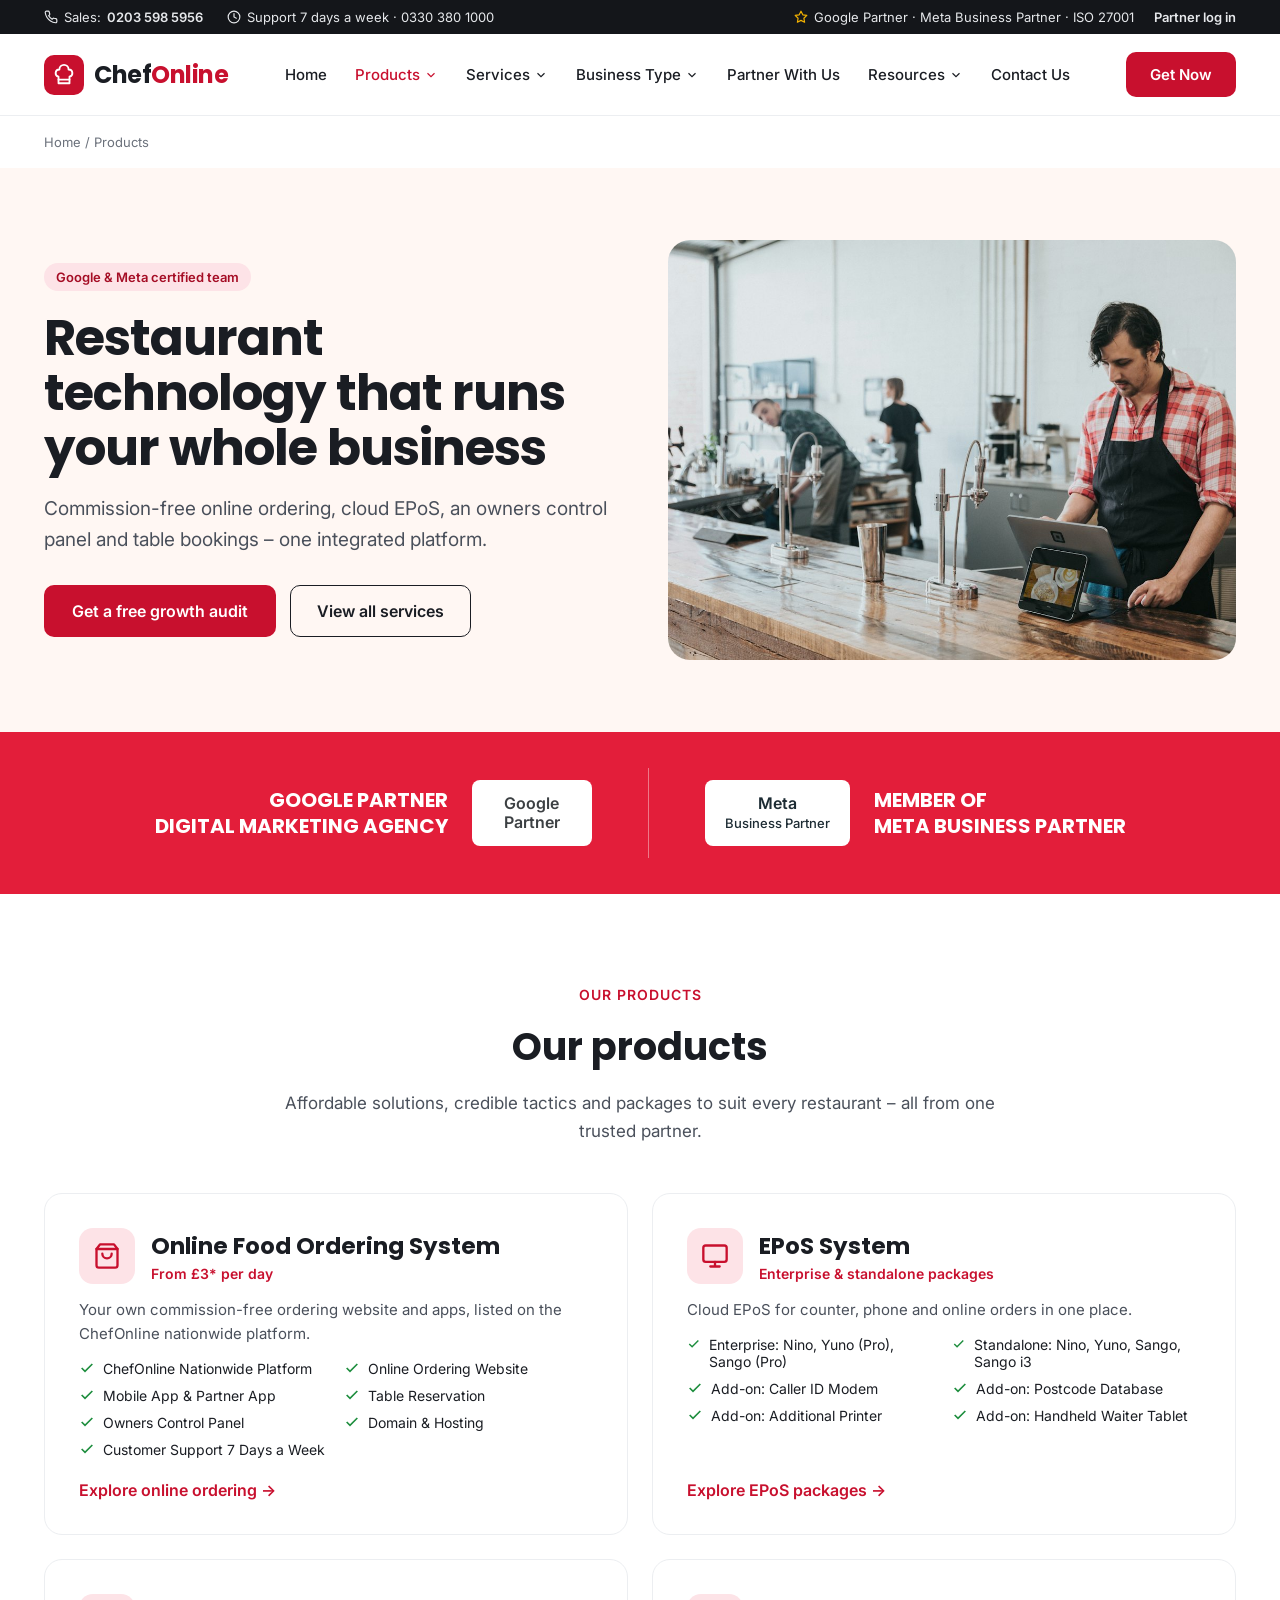
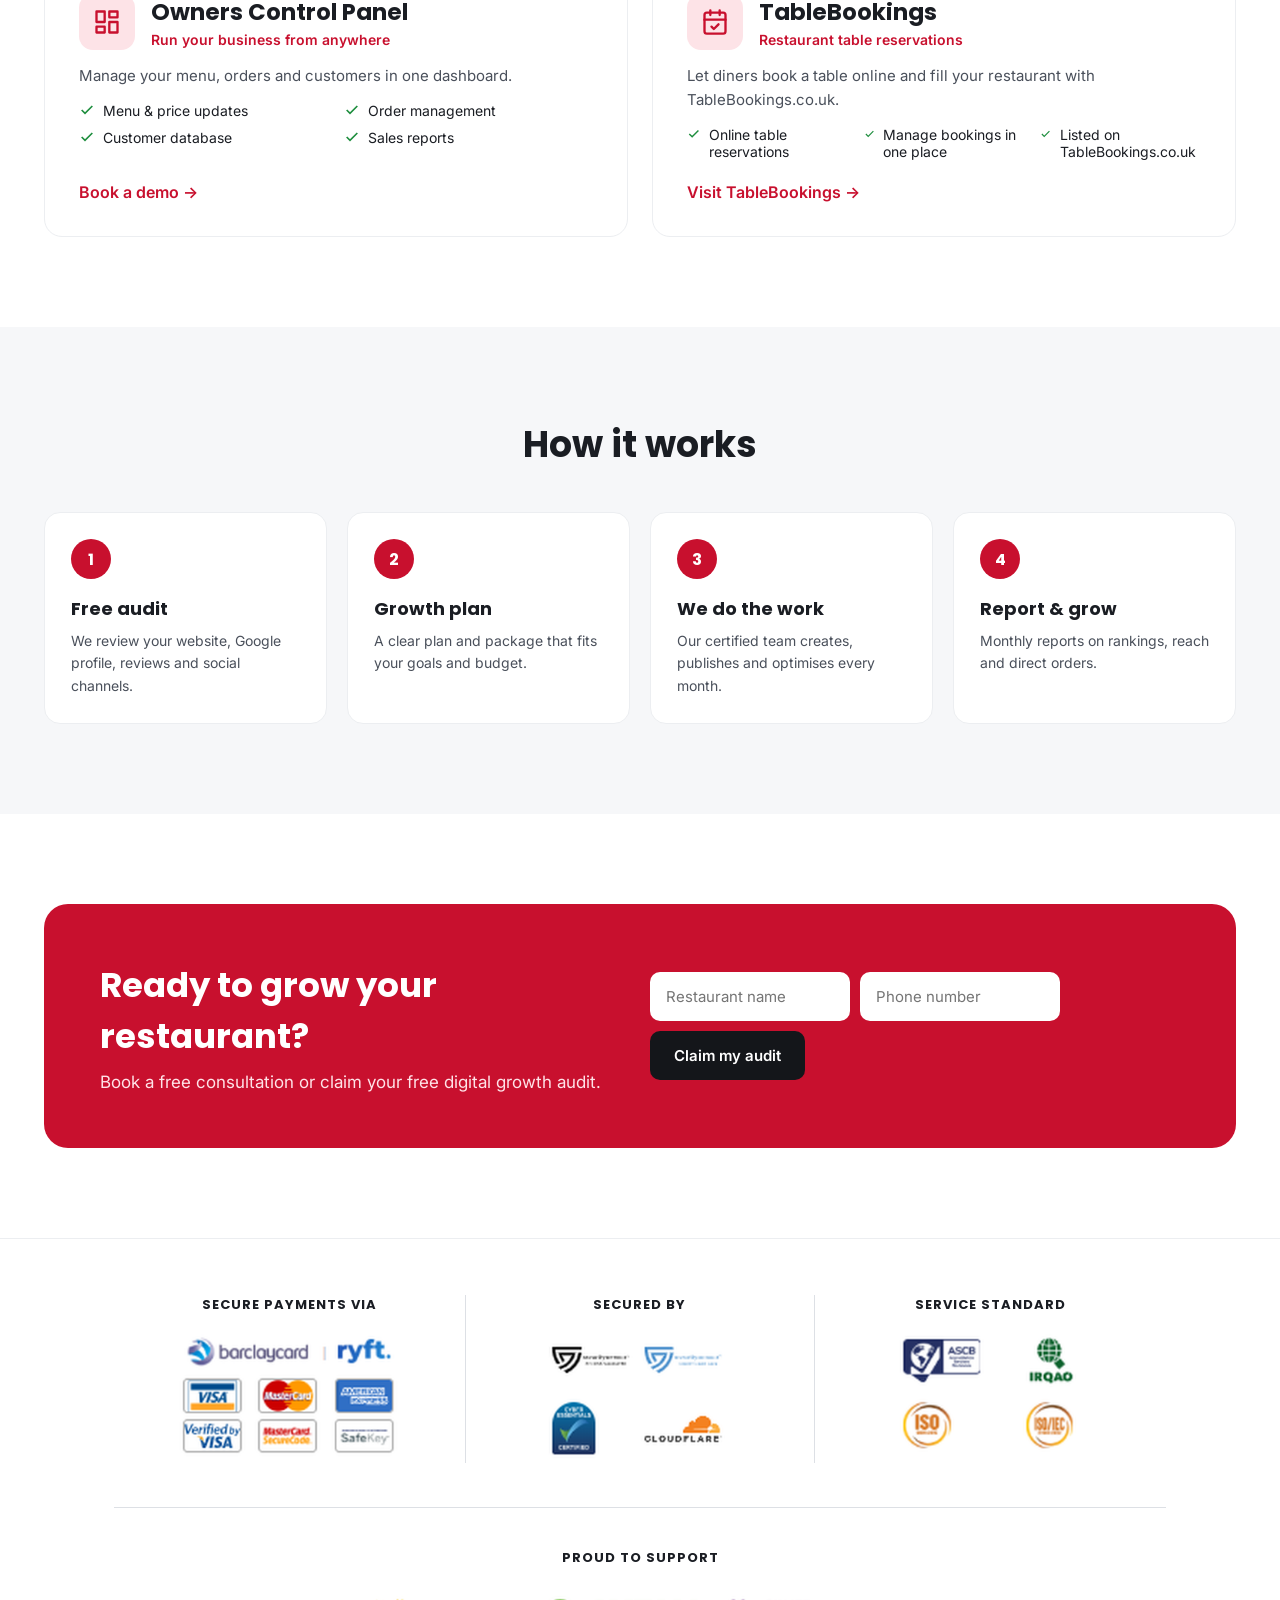
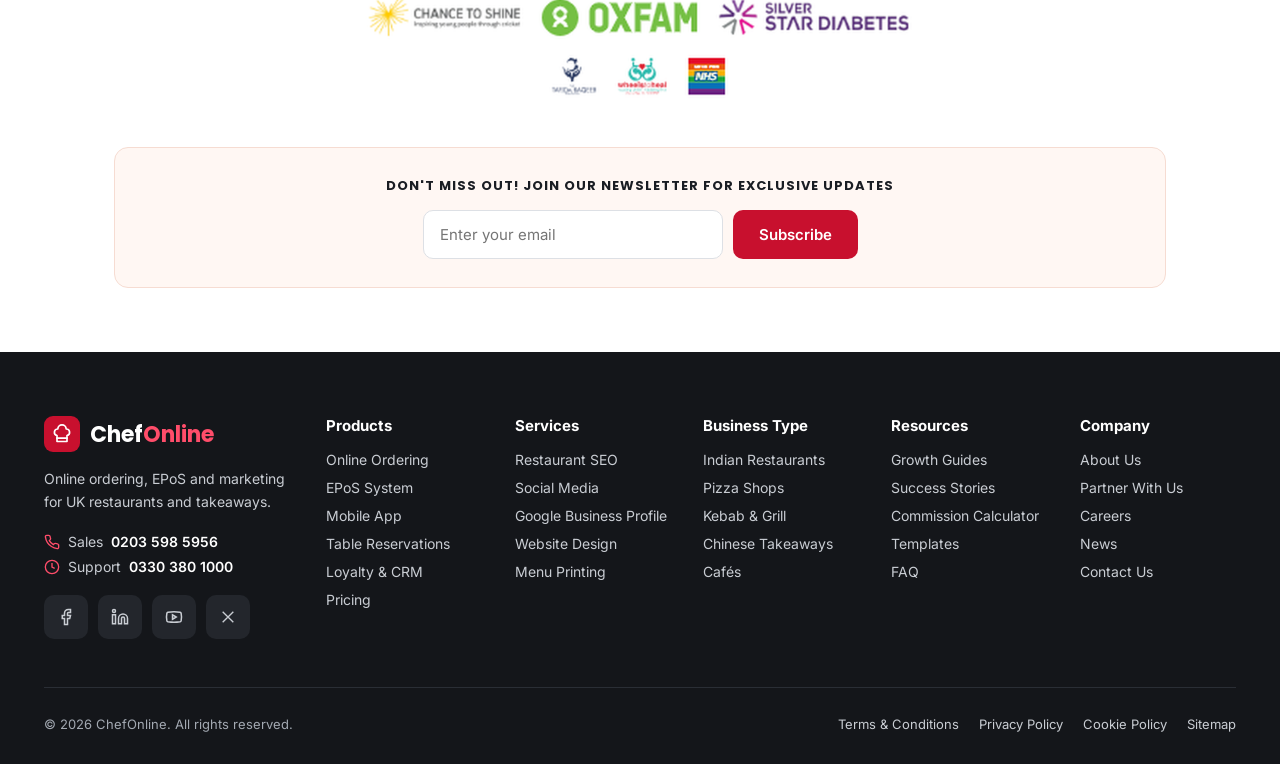
==== website/products/index.html @ 24691b11 "Fix header menu: Products for software, Services for marketing and print; add Products page Co-Autho" ====
<!doctype html>
<html lang="en-GB">
<head>
<meta charset="utf-8">
<meta name="viewport" content="width=device-width, initial-scale=1">
<title>Restaurant Online Ordering System &amp; EPoS UK | ChefOnline Products</title>
<meta name="description" content="Commission-free online food ordering system from £3 per day, cloud EPoS packages, owners control panel and table bookings for UK restaurants and takeaways.">
<link rel="canonical" href="https://www.chefonline.com/products/">
<link rel="preconnect" href="https://fonts.googleapis.com">
<link href="https://fonts.googleapis.com/css2?family=Poppins:wght@500;600;700&amp;family=Inter:wght@400;500;600&amp;display=swap" rel="stylesheet">
<link rel="stylesheet" href="../css/style.css">
<script type="application/ld+json">{"@context":"https://schema.org","@type":"Organization","name":"ChefOnline","url":"https://www.chefonline.com/","contactPoint":[{"@type":"ContactPoint","telephone":"+44-203-598-5956","contactType":"sales","areaServed":"GB"},{"@type":"ContactPoint","telephone":"+44-330-380-1000","contactType":"customer support","areaServed":"GB"}],"sameAs":["https://www.facebook.com/ChefOnlinePartners/","https://x.com/ChefOnlineUK","https://www.linkedin.com/company/chef-online","https://www.youtube.com/channel/UC8rNSm4umip2dGbmlR7ph6g"]}</script>
</head>
<body>
<div style="font-family: Inter, sans-serif; color: #1A1D23; width: 100%">
<header>
  <div style="background: #14161A; color: #E6E8EB; font-size: 13px">
    <div style="max-width: 1240px; margin: 0 auto; padding: 9px 24px; display: flex; justify-content: space-between; align-items: center; gap: 16px; flex-wrap: wrap">
      <div style="display: flex; gap: 24px; align-items: center; flex-wrap: wrap">
        <span style="display: flex; gap: 6px; align-items: center"><svg aria-hidden="true" width="14" height="14" viewBox="0 0 24 24" fill="none" stroke="currentColor" stroke-width="2" stroke-linecap="round" stroke-linejoin="round"><path d="M22 16.9v3a2 2 0 0 1-2.2 2 19.8 19.8 0 0 1-8.6-3.1 19.5 19.5 0 0 1-6-6A19.8 19.8 0 0 1 2.1 4.2 2 2 0 0 1 4.1 2h3a2 2 0 0 1 2 1.7c.1 1 .4 1.9.7 2.8a2 2 0 0 1-.5 2.1L8 9.9a16 16 0 0 0 6 6l1.3-1.3a2 2 0 0 1 2.1-.4c.9.3 1.8.6 2.8.7a2 2 0 0 1 1.7 2z"/></svg>Sales: <a href="tel:02035985956" style="font-weight: 600">0203 598 5956</a></span>
        <span class="hide-m" style="display: flex; gap: 6px; align-items: center"><svg aria-hidden="true" width="14" height="14" viewBox="0 0 24 24" fill="none" stroke="currentColor" stroke-width="2" stroke-linecap="round"><circle cx="12" cy="12" r="10"/><path d="M12 6v6l4 2"/></svg>Support 7 days a week · 0330 380 1000</span>
      </div>
      <div style="display: flex; gap: 20px; align-items: center">
        <span class="hide-m" style="display: flex; gap: 6px; align-items: center"><svg aria-hidden="true" width="14" height="14" viewBox="0 0 24 24" fill="none" stroke="#F5B301" stroke-width="2" stroke-linejoin="round"><path d="M12 2l3.1 6.3 6.9 1-5 4.9 1.2 6.8L12 17.8 5.8 21l1.2-6.8-5-4.9 6.9-1z"/></svg>Google Partner · Meta Business Partner · ISO 27001</span>
        <a href="#login" style="font-weight: 600">Partner log in</a>
      </div>
    </div>
  </div>
  <div style="background: #fff; border-bottom: 1px solid #ECEEF1; position: relative; z-index: 30">
    <div style="max-width: 1240px; margin: 0 auto; padding: 18px 24px; display: flex; align-items: center; justify-content: space-between; gap: 24px">
      <a href="../" aria-label="ChefOnline home" style="display: flex; align-items: center; gap: 10px">
        <span style="width: 40px; height: 40px; border-radius: 10px; background: #C8102E; display: flex; align-items: center; justify-content: center"><svg aria-hidden="true" width="22" height="22" viewBox="0 0 24 24" fill="none" stroke="#fff" stroke-width="2" stroke-linecap="round" stroke-linejoin="round"><path d="M6 13.9A4 4 0 0 1 7 6a5 5 0 0 1 10 0 4 4 0 0 1 1 7.9V21H6z"/><path d="M6 17h12"/></svg></span>
        <span style="font-family: Poppins, sans-serif; font-weight: 700; font-size: 24px; letter-spacing: -0.5px">Chef<span style="color: #C8102E">Online</span></span>
      </a>
      <nav class="nav" aria-label="Main" style="display: flex; gap: 28px; font-size: 15px; font-weight: 500; align-items: center">
        <a href="../">Home</a>
        <div class="dd" style="padding: 26px 0; margin: -26px 0; position: relative"><a href="../products/" aria-current="page" style="display: flex; gap: 4px; align-items: center; color: #C8102E">Products<svg aria-hidden="true" width="14" height="14" viewBox="0 0 24 24" fill="none" stroke="currentColor" stroke-width="2"><path d="m6 9 6 6 6-6"/></svg></a><div class="mm" style="position: absolute; left: -24px; top: 100%; width: 560px; background: #fff; border: 1px solid #E6E8EB; border-radius: 8px; box-shadow: 0 16px 36px rgba(20,22,26,.14); z-index: 20; padding: 22px 0 18px"><p style="margin: 0 32px 14px; font-size: 16px; font-weight: 500; color: #1A1D23"><a href="../products/">Products</a></p><div style="display: grid; grid-template-columns: 1fr 1fr; gap: 0 30px; margin: 0 12px; border-top: 1px solid #ECEEF1; padding: 12px 20px 0"><div><a href="../products/#online-ordering-system" style="display: block; padding: 7px 0; font-size: 15px; font-weight: 400; color: #1A1D23">Online Food Ordering System</a><a href="../products/#mobile-app" style="display: block; padding: 7px 0; font-size: 15px; font-weight: 400; color: #1A1D23">Mobile &amp; Partner App</a><a href="../products/#control-panel" style="display: block; padding: 7px 0; font-size: 15px; font-weight: 400; color: #1A1D23">Owners Control Panel</a></div><div><a href="../products/#epos-system" style="display: block; padding: 7px 0; font-size: 15px; font-weight: 400; color: #1A1D23">EPoS System</a><a href="../products/#table-bookings" style="display: block; padding: 7px 0; font-size: 15px; font-weight: 400; color: #1A1D23">TableBookings</a></div></div></div></div>
        <div class="dd" style="padding: 26px 0; margin: -26px 0; position: relative"><a href="../services/" style="display: flex; gap: 4px; align-items: center;">Services<svg aria-hidden="true" width="14" height="14" viewBox="0 0 24 24" fill="none" stroke="currentColor" stroke-width="2"><path d="m6 9 6 6 6-6"/></svg></a><div class="mm" style="position: absolute; left: -24px; top: 100%; width: 560px; background: #fff; border: 1px solid #E6E8EB; border-radius: 8px; box-shadow: 0 16px 36px rgba(20,22,26,.14); z-index: 20; padding: 22px 0 18px"><p style="margin: 0 32px 14px; font-size: 16px; font-weight: 500; color: #1A1D23"><a href="../services/">Services</a></p><div style="display: grid; grid-template-columns: 1fr 1fr; gap: 0 30px; margin: 0 12px; border-top: 1px solid #ECEEF1; padding: 12px 20px 0"><div><a href="../services/#digital-marketing" style="display: block; padding: 7px 0; font-size: 15px; font-weight: 400; color: #1A1D23">Digital Marketing</a><a href="../services/#web-app-design" style="display: block; padding: 7px 0; font-size: 15px; font-weight: 400; color: #1A1D23">Website &amp; App Design</a></div><div><a href="../services/#print-media" style="display: block; padding: 7px 0; font-size: 15px; font-weight: 400; color: #1A1D23">Print Media</a><a href="../services/#print-media" style="display: block; padding: 7px 0; font-size: 15px; font-weight: 400; color: #1A1D23">Menus, Leaflets &amp; Business Cards</a></div></div></div></div>
        <div class="dd" style="padding: 26px 0; margin: -26px 0"><a href="#business-types" style="display: flex; gap: 4px; align-items: center">Business Type<svg aria-hidden="true" width="14" height="14" viewBox="0 0 24 24" fill="none" stroke="currentColor" stroke-width="2"><path d="m6 9 6 6 6-6"/></svg></a><div class="mm" style="position: absolute; left: 0; right: 0; top: 100%; background: #fff; border-top: 1px solid #ECEEF1; box-shadow: 0 24px 48px rgba(20,22,26,.12); z-index: 20"><div style="max-width: 1240px; margin: 0 auto; padding: 28px 24px 32px; display: grid; grid-template-columns: 1fr 1fr 1fr; gap: 28px"><div><p style="font-size: 12px; font-weight: 700; letter-spacing: 1px; color: #6B717B; margin: 0 0 8px 10px; text-transform: uppercase">Cuisine</p><div style="display: flex; flex-direction: column; gap: 2px"><a href="#" style="display: flex; gap: 12px; align-items: flex-start; padding: 10px; border-radius: 10px"><span style="width: 40px; height: 40px; flex: none; border-radius: 10px; background: #FDE3E7; display: flex; align-items: center; justify-content: center"><svg aria-hidden="true" width="20" height="20" viewBox="0 0 24 24" fill="none" stroke="#C8102E" stroke-width="2" stroke-linecap="round" stroke-linejoin="round"><path d="M12 21a9 9 0 0 0 9-9H3a9 9 0 0 0 9 9zM7 21h10M19.5 12 22 6M16.3 6.8c.7.4 1.7.7 2.7.4M8.6 3.9c.8.4 1.8.8 2.9.4"/></svg></span><span><span style="display: block; font-weight: 600; font-size: 15px; color: #1A1D23">Indian & Curry House</span><span style="display: block; font-size: 13px; color: #5B616B; margin-top: 2px; font-weight: 400">Set meals, spice levels, caller ID</span></span></a><a href="#" style="display: flex; gap: 12px; align-items: flex-start; padding: 10px; border-radius: 10px"><span style="width: 40px; height: 40px; flex: none; border-radius: 10px; background: #FDE3E7; display: flex; align-items: center; justify-content: center"><svg aria-hidden="true" width="20" height="20" viewBox="0 0 24 24" fill="none" stroke="#C8102E" stroke-width="2" stroke-linecap="round" stroke-linejoin="round"><path d="M15 11h.01M11 15h.01M16 16h.01M2 16l20 6-6-20A20 20 0 0 0 2 16"/><path d="M5.7 7.1A20 20 0 0 1 17 18.3"/></svg></span><span><span style="display: block; font-weight: 600; font-size: 15px; color: #1A1D23">Pizza Shops</span><span style="display: block; font-size: 13px; color: #5B616B; margin-top: 2px; font-weight: 400">Half-and-half, sizes and meal deals</span></span></a><a href="#" style="display: flex; gap: 12px; align-items: flex-start; padding: 10px; border-radius: 10px"><span style="width: 40px; height: 40px; flex: none; border-radius: 10px; background: #FDE3E7; display: flex; align-items: center; justify-content: center"><svg aria-hidden="true" width="20" height="20" viewBox="0 0 24 24" fill="none" stroke="#C8102E" stroke-width="2" stroke-linecap="round" stroke-linejoin="round"><path d="M8.5 14.5A2.5 2.5 0 0 0 11 12c0-1.4-.5-2-1-3-1.1-2.1-.2-4 2-6 .5 2.5 2 4.9 4 6.5 2 1.6 3 3.5 3 5.5a7 7 0 1 1-14 0c0-1.2.4-2.3 1-3.3.3 1.6 1.5 2.8 2.5 2.8z"/></svg></span><span><span style="display: block; font-weight: 600; font-size: 15px; color: #1A1D23">Kebab & Grill</span><span style="display: block; font-size: 13px; color: #5B616B; margin-top: 2px; font-weight: 400">Fast late-night order handling</span></span></a><a href="#" style="display: flex; gap: 12px; align-items: flex-start; padding: 10px; border-radius: 10px"><span style="width: 40px; height: 40px; flex: none; border-radius: 10px; background: #FDE3E7; display: flex; align-items: center; justify-content: center"><svg aria-hidden="true" width="20" height="20" viewBox="0 0 24 24" fill="none" stroke="#C8102E" stroke-width="2" stroke-linecap="round" stroke-linejoin="round"><path d="M12 21a9 9 0 0 0 9-9H3a9 9 0 0 0 9 9zM7 21h10M19.5 12 22 6M16.3 6.8c.7.4 1.7.7 2.7.4M8.6 3.9c.8.4 1.8.8 2.9.4"/></svg></span><span><span style="display: block; font-weight: 600; font-size: 15px; color: #1A1D23">Chinese Takeaways</span><span style="display: block; font-size: 13px; color: #5B616B; margin-top: 2px; font-weight: 400">Large menus made simple</span></span></a></div></div><div><p style="font-size: 12px; font-weight: 700; letter-spacing: 1px; color: #6B717B; margin: 0 0 8px 10px; text-transform: uppercase">Venue</p><div style="display: flex; flex-direction: column; gap: 2px"><a href="#" style="display: flex; gap: 12px; align-items: flex-start; padding: 10px; border-radius: 10px"><span style="width: 40px; height: 40px; flex: none; border-radius: 10px; background: #FDE3E7; display: flex; align-items: center; justify-content: center"><svg aria-hidden="true" width="20" height="20" viewBox="0 0 24 24" fill="none" stroke="#C8102E" stroke-width="2" stroke-linecap="round" stroke-linejoin="round"><path d="M6.5 12c.9-4.5 4.8-8 10.5-8 0 3.3-2.5 6.5-2.5 8s2.5 4.7 2.5 8c-5.7 0-9.6-3.5-10.5-8zM2 9l4.5 3L2 15"/></svg></span><span><span style="display: block; font-weight: 600; font-size: 15px; color: #1A1D23">Fish & Chips</span><span style="display: block; font-size: 13px; color: #5B616B; margin-top: 2px; font-weight: 400">Busy counter and phone orders</span></span></a><a href="#" style="display: flex; gap: 12px; align-items: flex-start; padding: 10px; border-radius: 10px"><span style="width: 40px; height: 40px; flex: none; border-radius: 10px; background: #FDE3E7; display: flex; align-items: center; justify-content: center"><svg aria-hidden="true" width="20" height="20" viewBox="0 0 24 24" fill="none" stroke="#C8102E" stroke-width="2" stroke-linecap="round" stroke-linejoin="round"><path d="M17 8h1a4 4 0 1 1 0 8h-1M3 8h14v9a4 4 0 0 1-4 4H7a4 4 0 0 1-4-4z"/><path d="M6 2v2M10 2v2M14 2v2"/></svg></span><span><span style="display: block; font-weight: 600; font-size: 15px; color: #1A1D23">Cafés & Coffee Shops</span><span style="display: block; font-size: 13px; color: #5B616B; margin-top: 2px; font-weight: 400">Quick-serve and QR ordering</span></span></a><a href="#" style="display: flex; gap: 12px; align-items: flex-start; padding: 10px; border-radius: 10px"><span style="width: 40px; height: 40px; flex: none; border-radius: 10px; background: #FDE3E7; display: flex; align-items: center; justify-content: center"><svg aria-hidden="true" width="20" height="20" viewBox="0 0 24 24" fill="none" stroke="#C8102E" stroke-width="2" stroke-linecap="round" stroke-linejoin="round"><path d="m2 7 4-5h12l4 5M4 7v13a2 2 0 0 0 2 2h12a2 2 0 0 0 2-2V7M2 7h20M9 22v-6h6v6"/></svg></span><span><span style="display: block; font-weight: 600; font-size: 15px; color: #1A1D23">Dark Kitchens</span><span style="display: block; font-size: 13px; color: #5B616B; margin-top: 2px; font-weight: 400">Multi-brand, delivery-first</span></span></a><a href="#" style="display: flex; gap: 12px; align-items: flex-start; padding: 10px; border-radius: 10px"><span style="width: 40px; height: 40px; flex: none; border-radius: 10px; background: #FDE3E7; display: flex; align-items: center; justify-content: center"><svg aria-hidden="true" width="20" height="20" viewBox="0 0 24 24" fill="none" stroke="#C8102E" stroke-width="2" stroke-linecap="round" stroke-linejoin="round"><rect x="4" y="2" width="16" height="20" rx="2"/><path d="M9 22v-4h6v4M8 6h.01M16 6h.01M12 6h.01M12 10h.01M12 14h.01M16 10h.01M16 14h.01M8 10h.01M8 14h.01"/></svg></span><span><span style="display: block; font-weight: 600; font-size: 15px; color: #1A1D23">Multi-site Groups</span><span style="display: block; font-size: 13px; color: #5B616B; margin-top: 2px; font-weight: 400">Central menus and reporting</span></span></a></div></div><div style="background: #FFF7F3; border-radius: 14px; overflow: hidden; display: flex; flex-direction: column"><img src="../images/curry.jpg" alt="" style="width: 100%; height: 140px; object-fit: cover"><div style="padding: 18px"><p style="font-family: Poppins, sans-serif; font-weight: 600; font-size: 17px; margin: 0 0 6px; color: #1A1D23">Built for UK takeaways</p><p style="font-size: 13px; color: #4A505B; margin: 0 0 12px; line-height: 1.5; font-weight: 400">See how restaurants like yours grow direct orders.</p><a href="#" style="color: #C8102E; font-weight: 600; font-size: 14px">View success stories →</a></div></div></div></div></div>
        <a href="#partner">Partner With Us</a>
        <div class="dd" style="padding: 26px 0; margin: -26px 0"><a href="#resources" style="display: flex; gap: 4px; align-items: center">Resources<svg aria-hidden="true" width="14" height="14" viewBox="0 0 24 24" fill="none" stroke="currentColor" stroke-width="2"><path d="m6 9 6 6 6-6"/></svg></a><div class="mm" style="position: absolute; left: 0; right: 0; top: 100%; background: #fff; border-top: 1px solid #ECEEF1; box-shadow: 0 24px 48px rgba(20,22,26,.12); z-index: 20"><div style="max-width: 1240px; margin: 0 auto; padding: 28px 24px 32px; display: grid; grid-template-columns: 1fr 1fr 1fr 1.1fr; gap: 28px"><div><p style="font-size: 12px; font-weight: 700; letter-spacing: 1px; color: #6B717B; margin: 0 0 8px 10px; text-transform: uppercase">Learn</p><div style="display: flex; flex-direction: column; gap: 2px"><a href="#" style="display: flex; gap: 12px; align-items: flex-start; padding: 10px; border-radius: 10px"><span style="width: 40px; height: 40px; flex: none; border-radius: 10px; background: #FDE3E7; display: flex; align-items: center; justify-content: center"><svg aria-hidden="true" width="20" height="20" viewBox="0 0 24 24" fill="none" stroke="#C8102E" stroke-width="2" stroke-linecap="round" stroke-linejoin="round"><path d="M2 3h6a4 4 0 0 1 4 4v14a3 3 0 0 0-3-3H2zM22 3h-6a4 4 0 0 0-4 4v14a3 3 0 0 1 3-3h7z"/></svg></span><span><span style="display: block; font-weight: 600; font-size: 15px; color: #1A1D23">Growth Guides</span><span style="display: block; font-size: 13px; color: #5B616B; margin-top: 2px; font-weight: 400">Tips to win more direct orders</span></span></a><a href="#" style="display: flex; gap: 12px; align-items: flex-start; padding: 10px; border-radius: 10px"><span style="width: 40px; height: 40px; flex: none; border-radius: 10px; background: #FDE3E7; display: flex; align-items: center; justify-content: center"><svg aria-hidden="true" width="20" height="20" viewBox="0 0 24 24" fill="none" stroke="#C8102E" stroke-width="2" stroke-linecap="round" stroke-linejoin="round"><path d="M6 9H4.5a2.5 2.5 0 0 1 0-5H6M18 9h1.5a2.5 2.5 0 0 0 0-5H18M4 22h16M10 14.7V17c0 .6-.5 1-1 1.2C7.9 18.8 7 20.2 7 22M14 14.7V17c0 .6.5 1 1 1.2 1.1.6 2 2 2 3.8M18 2H6v7a6 6 0 0 0 12 0z"/></svg></span><span><span style="display: block; font-weight: 600; font-size: 15px; color: #1A1D23">Success Stories</span><span style="display: block; font-size: 13px; color: #5B616B; margin-top: 2px; font-weight: 400">Real results from UK restaurants</span></span></a><a href="#" style="display: flex; gap: 12px; align-items: flex-start; padding: 10px; border-radius: 10px"><span style="width: 40px; height: 40px; flex: none; border-radius: 10px; background: #FDE3E7; display: flex; align-items: center; justify-content: center"><svg aria-hidden="true" width="20" height="20" viewBox="0 0 24 24" fill="none" stroke="#C8102E" stroke-width="2" stroke-linecap="round" stroke-linejoin="round"><path d="m22 8-6 4 6 4V8z"/><rect x="2" y="6" width="14" height="12" rx="2"/></svg></span><span><span style="display: block; font-weight: 600; font-size: 15px; color: #1A1D23">Videos & Webinars</span><span style="display: block; font-size: 13px; color: #5B616B; margin-top: 2px; font-weight: 400">Watch demos and walkthroughs</span></span></a></div></div><div><p style="font-size: 12px; font-weight: 700; letter-spacing: 1px; color: #6B717B; margin: 0 0 8px 10px; text-transform: uppercase">Tools</p><div style="display: flex; flex-direction: column; gap: 2px"><a href="#" style="display: flex; gap: 12px; align-items: flex-start; padding: 10px; border-radius: 10px"><span style="width: 40px; height: 40px; flex: none; border-radius: 10px; background: #FDE3E7; display: flex; align-items: center; justify-content: center"><svg aria-hidden="true" width="20" height="20" viewBox="0 0 24 24" fill="none" stroke="#C8102E" stroke-width="2" stroke-linecap="round" stroke-linejoin="round"><rect x="4" y="2" width="16" height="20" rx="2"/><path d="M8 6h8M8 14h.01M12 14h.01M16 14h.01M8 18h.01M12 18h.01M16 18h.01"/></svg></span><span><span style="display: block; font-weight: 600; font-size: 15px; color: #1A1D23">Commission Calculator</span><span style="display: block; font-size: 13px; color: #5B616B; margin-top: 2px; font-weight: 400">See what marketplaces really cost you</span></span></a><a href="#" style="display: flex; gap: 12px; align-items: flex-start; padding: 10px; border-radius: 10px"><span style="width: 40px; height: 40px; flex: none; border-radius: 10px; background: #FDE3E7; display: flex; align-items: center; justify-content: center"><svg aria-hidden="true" width="20" height="20" viewBox="0 0 24 24" fill="none" stroke="#C8102E" stroke-width="2" stroke-linecap="round" stroke-linejoin="round"><path d="M14 2H6a2 2 0 0 0-2 2v16a2 2 0 0 0 2 2h12a2 2 0 0 0 2-2V8z"/><path d="M14 2v6h6"/></svg></span><span><span style="display: block; font-weight: 600; font-size: 15px; color: #1A1D23">Templates & Downloads</span><span style="display: block; font-size: 13px; color: #5B616B; margin-top: 2px; font-weight: 400">Menu and social media templates</span></span></a><a href="#" style="display: flex; gap: 12px; align-items: flex-start; padding: 10px; border-radius: 10px"><span style="width: 40px; height: 40px; flex: none; border-radius: 10px; background: #FDE3E7; display: flex; align-items: center; justify-content: center"><svg aria-hidden="true" width="20" height="20" viewBox="0 0 24 24" fill="none" stroke="#C8102E" stroke-width="2" stroke-linecap="round" stroke-linejoin="round"><path d="m16 16 3-8 3 8c-.9.7-1.9 1-3 1s-2.1-.3-3-1zM2 16l3-8 3 8c-.9.7-1.9 1-3 1s-2.1-.3-3-1zM7 21h10M12 3v18M3 7h2c2 0 5-1 7-2 2 1 5 2 7 2h2"/></svg></span><span><span style="display: block; font-weight: 600; font-size: 15px; color: #1A1D23">Compare ChefOnline</span><span style="display: block; font-size: 13px; color: #5B616B; margin-top: 2px; font-weight: 400">vs Just Eat, Uber Eats, Deliveroo</span></span></a></div></div><div><p style="font-size: 12px; font-weight: 700; letter-spacing: 1px; color: #6B717B; margin: 0 0 8px 10px; text-transform: uppercase">Support</p><div style="display: flex; flex-direction: column; gap: 2px"><a href="#" style="display: flex; gap: 12px; align-items: flex-start; padding: 10px; border-radius: 10px"><span style="width: 40px; height: 40px; flex: none; border-radius: 10px; background: #FDE3E7; display: flex; align-items: center; justify-content: center"><svg aria-hidden="true" width="20" height="20" viewBox="0 0 24 24" fill="none" stroke="#C8102E" stroke-width="2" stroke-linecap="round" stroke-linejoin="round"><circle cx="12" cy="12" r="10"/><path d="M9.1 9a3 3 0 0 1 5.8 1c0 2-3 3-3 3M12 17h.01"/></svg></span><span><span style="display: block; font-weight: 600; font-size: 15px; color: #1A1D23">FAQ & Help Centre</span><span style="display: block; font-size: 13px; color: #5B616B; margin-top: 2px; font-weight: 400">Answers to common questions</span></span></a><a href="#" style="display: flex; gap: 12px; align-items: flex-start; padding: 10px; border-radius: 10px"><span style="width: 40px; height: 40px; flex: none; border-radius: 10px; background: #FDE3E7; display: flex; align-items: center; justify-content: center"><svg aria-hidden="true" width="20" height="20" viewBox="0 0 24 24" fill="none" stroke="#C8102E" stroke-width="2" stroke-linecap="round" stroke-linejoin="round"><path d="m3 11 18-5v12L3 14v-3z"/><path d="M11.6 16.8a3 3 0 1 1-5.8-1.6"/></svg></span><span><span style="display: block; font-weight: 600; font-size: 15px; color: #1A1D23">News & Press</span><span style="display: block; font-size: 13px; color: #5B616B; margin-top: 2px; font-weight: 400">Latest from ChefOnline</span></span></a></div></div><div style="background: #FFF7F3; border-radius: 14px; overflow: hidden; display: flex; flex-direction: column"><img src="../images/food.jpg" alt="" style="width: 100%; height: 140px; object-fit: cover"><div style="padding: 18px"><p style="font-family: Poppins, sans-serif; font-weight: 600; font-size: 17px; margin: 0 0 6px; color: #1A1D23">How much is commission costing you?</p><p style="font-size: 13px; color: #4A505B; margin: 0 0 12px; line-height: 1.5; font-weight: 400">Use our free calculator in under a minute.</p><a href="#" style="color: #C8102E; font-weight: 600; font-size: 14px">Try the calculator →</a></div></div></div></div></div>
        <a href="#contact">Contact Us</a>
      </nav>
      <a href="#get-started" style="background: #C8102E; color: #fff; font-weight: 600; font-size: 15px; padding: 13px 24px; border-radius: 10px; white-space: nowrap; min-height: 44px; box-sizing: border-box; display: flex; align-items: center">Get Now</a>
    </div>
  </div>
</header>
<nav aria-label="Breadcrumb" style="max-width: 1240px; margin: 0 auto; padding: 18px 24px 0; font-size: 13px; color: #6B717B"><a href="../">Home</a> / <span aria-current="page">Products</span></nav>

<section style="background: #FFF7F3; margin-top: 18px">
  <div class="z" style="max-width: 1240px; margin: 0 auto; padding: 72px 24px; display: flex; gap: 56px; align-items: center">
    <div style="flex: 1">
      <span style="display: inline-block; background: #FDE3E7; color: #A50D25; font-size: 13px; font-weight: 600; padding: 6px 12px; border-radius: 99px">Google &amp; Meta certified team</span>
      <h1 style="font-family: Poppins, sans-serif; font-size: 50px; line-height: 1.1; margin: 20px 0 18px; letter-spacing: -1px">Restaurant technology that runs your whole business</h1>
      <p style="font-size: 19px; line-height: 1.6; color: #4A505B; margin: 0 0 30px">Commission-free online ordering, cloud EPoS, an owners control panel and table bookings – one integrated platform.</p>
      <div style="display: flex; gap: 14px; flex-wrap: wrap">
        <a href="#audit" style="background: #C8102E; color: #fff; font-weight: 600; padding: 16px 28px; border-radius: 10px">Get a free growth audit</a>
        <a href="#all-services" style="border: 1.5px solid #1A1D23; font-weight: 600; padding: 15px 26px; border-radius: 10px">View all services</a>
      </div>
    </div>
    <div style="flex: 1; min-width: 0"><img src="../images/epos-hero.jpg" alt="Restaurant manager using a cloud EPoS tablet" style="width: 100%; height: 420px; object-fit: cover; border-radius: 22px; display: block"></div>
  </div>
</section>

<!-- ===== PARTNER BADGES ===== -->
<section aria-label="Partner badges">
  <div style="background: #E31E3A; color: #fff">
    <div class="z" style="max-width: 1240px; margin: 0 auto; padding: 36px 24px; display: flex; gap: 56px; align-items: center; justify-content: center">
      <div style="display: flex; gap: 24px; align-items: center">
        <p style="font-family: Poppins, sans-serif; font-weight: 700; font-size: 20px; line-height: 1.3; margin: 0; text-align: right; text-transform: uppercase">Google Partner<br>Digital Marketing Agency</p>
        <span style="background: #fff; color: #3C4043; border-radius: 8px; padding: 14px 20px; font-weight: 600; font-size: 16px; line-height: 1.2; text-align: center; min-width: 120px">Google<br>Partner</span>
      </div>
      <span class="hide-m" aria-hidden="true" style="width: 1px; height: 90px; background: rgba(255,255,255,.4)"></span>
      <div style="display: flex; gap: 24px; align-items: center">
        <span style="background: #fff; color: #1C2B33; border-radius: 8px; padding: 14px 20px; font-weight: 600; font-size: 16px; line-height: 1.2; text-align: center; min-width: 120px">Meta<br><span style="font-size: 13px; font-weight: 500">Business Partner</span></span>
        <p style="font-family: Poppins, sans-serif; font-weight: 700; font-size: 20px; line-height: 1.3; margin: 0; text-transform: uppercase">Member of<br>Meta Business Partner</p>
      </div>
    </div>
  </div>
</section>

<section id="all-services">
  <div style="max-width: 1240px; margin: 0 auto; padding: 90px 24px">
    <div style="max-width: 760px; margin: 0 auto 48px; text-align: center">
      <span style="color: #C8102E; font-weight: 600; font-size: 14px; letter-spacing: 1px">OUR PRODUCTS</span>
      <h2 style="font-family: Poppins, sans-serif; font-size: 38px; margin: 14px 0 14px">Our products</h2>
      <p style="font-size: 17px; line-height: 1.65; color: #4A505B; margin: 0">Affordable solutions, credible tactics and packages to suit every restaurant – all from one trusted partner.</p>
    </div>
    <div class="cols" style="display: grid; grid-template-columns: 1fr 1fr; gap: 24px"><article id="online-ordering-system" style="background: #fff; border: 1px solid #ECEEF1; border-radius: 18px; padding: 34px; display: flex; flex-direction: column; gap: 14px">
  <div style="display: flex; gap: 16px; align-items: center"><span style="width: 56px; height: 56px; border-radius: 14px; background: #FDE3E7; display: flex; align-items: center; justify-content: center"><svg aria-hidden="true" width="28" height="28" viewBox="0 0 24 24" fill="none" stroke="#C8102E" stroke-width="2" stroke-linecap="round" stroke-linejoin="round"><path d="M6 2 3 6v14a2 2 0 0 0 2 2h14a2 2 0 0 0 2-2V6l-3-4z"/><path d="M3 6h18M16 10a4 4 0 0 1-8 0"/></svg></span><div><h3 style="font-family: Poppins, sans-serif; font-size: 23px; margin: 0">Online Food Ordering System</h3><span style="color: #C8102E; font-weight: 600; font-size: 14px">From £3* per day</span></div></div>
  <p style="font-size: 15px; line-height: 1.6; color: #4A505B; margin: 0">Your own commission-free ordering website and apps, listed on the ChefOnline nationwide platform.</p>
  <ul style="list-style: none; padding: 0; margin: 0; display: grid; grid-template-columns: 1fr 1fr; gap: 10px 16px; font-size: 14px"><li style="display: flex; gap: 8px; align-items: flex-start"><svg aria-hidden="true" width="16" height="16" viewBox="0 0 24 24" fill="none" stroke="#1E8E3E" stroke-width="2.5"><path d="M20 6 9 17l-5-5"/></svg><span>ChefOnline Nationwide Platform</span></li><li style="display: flex; gap: 8px; align-items: flex-start"><svg aria-hidden="true" width="16" height="16" viewBox="0 0 24 24" fill="none" stroke="#1E8E3E" stroke-width="2.5"><path d="M20 6 9 17l-5-5"/></svg><span>Online Ordering Website</span></li><li style="display: flex; gap: 8px; align-items: flex-start"><svg aria-hidden="true" width="16" height="16" viewBox="0 0 24 24" fill="none" stroke="#1E8E3E" stroke-width="2.5"><path d="M20 6 9 17l-5-5"/></svg><span><span id="mobile-app">Mobile App &amp; Partner App</span></span></li><li style="display: flex; gap: 8px; align-items: flex-start"><svg aria-hidden="true" width="16" height="16" viewBox="0 0 24 24" fill="none" stroke="#1E8E3E" stroke-width="2.5"><path d="M20 6 9 17l-5-5"/></svg><span>Table Reservation</span></li><li style="display: flex; gap: 8px; align-items: flex-start"><svg aria-hidden="true" width="16" height="16" viewBox="0 0 24 24" fill="none" stroke="#1E8E3E" stroke-width="2.5"><path d="M20 6 9 17l-5-5"/></svg><span>Owners Control Panel</span></li><li style="display: flex; gap: 8px; align-items: flex-start"><svg aria-hidden="true" width="16" height="16" viewBox="0 0 24 24" fill="none" stroke="#1E8E3E" stroke-width="2.5"><path d="M20 6 9 17l-5-5"/></svg><span>Domain &amp; Hosting</span></li><li style="display: flex; gap: 8px; align-items: flex-start"><svg aria-hidden="true" width="16" height="16" viewBox="0 0 24 24" fill="none" stroke="#1E8E3E" stroke-width="2.5"><path d="M20 6 9 17l-5-5"/></svg><span>Customer Support 7 Days a Week</span></li></ul>
  <a href="online-ordering-system/" style="color: #C8102E; font-weight: 600; margin-top: auto; padding-top: 8px">Explore online ordering →</a>
</article><article id="epos-system" style="background: #fff; border: 1px solid #ECEEF1; border-radius: 18px; padding: 34px; display: flex; flex-direction: column; gap: 14px">
  <div style="display: flex; gap: 16px; align-items: center"><span style="width: 56px; height: 56px; border-radius: 14px; background: #FDE3E7; display: flex; align-items: center; justify-content: center"><svg aria-hidden="true" width="28" height="28" viewBox="0 0 24 24" fill="none" stroke="#C8102E" stroke-width="2" stroke-linecap="round" stroke-linejoin="round"><rect x="2" y="3" width="20" height="14" rx="2"/><path d="M8 21h8M12 17v4"/></svg></span><div><h3 style="font-family: Poppins, sans-serif; font-size: 23px; margin: 0">EPoS System</h3><span style="color: #C8102E; font-weight: 600; font-size: 14px">Enterprise &amp; standalone packages</span></div></div>
  <p style="font-size: 15px; line-height: 1.6; color: #4A505B; margin: 0">Cloud EPoS for counter, phone and online orders in one place.</p>
  <ul style="list-style: none; padding: 0; margin: 0; display: grid; grid-template-columns: 1fr 1fr; gap: 10px 16px; font-size: 14px"><li style="display: flex; gap: 8px; align-items: flex-start"><svg aria-hidden="true" width="16" height="16" viewBox="0 0 24 24" fill="none" stroke="#1E8E3E" stroke-width="2.5"><path d="M20 6 9 17l-5-5"/></svg><span>Enterprise: Nino, Yuno (Pro), Sango (Pro)</span></li><li style="display: flex; gap: 8px; align-items: flex-start"><svg aria-hidden="true" width="16" height="16" viewBox="0 0 24 24" fill="none" stroke="#1E8E3E" stroke-width="2.5"><path d="M20 6 9 17l-5-5"/></svg><span>Standalone: Nino, Yuno, Sango, Sango i3</span></li><li style="display: flex; gap: 8px; align-items: flex-start"><svg aria-hidden="true" width="16" height="16" viewBox="0 0 24 24" fill="none" stroke="#1E8E3E" stroke-width="2.5"><path d="M20 6 9 17l-5-5"/></svg><span>Add-on: Caller ID Modem</span></li><li style="display: flex; gap: 8px; align-items: flex-start"><svg aria-hidden="true" width="16" height="16" viewBox="0 0 24 24" fill="none" stroke="#1E8E3E" stroke-width="2.5"><path d="M20 6 9 17l-5-5"/></svg><span>Add-on: Postcode Database</span></li><li style="display: flex; gap: 8px; align-items: flex-start"><svg aria-hidden="true" width="16" height="16" viewBox="0 0 24 24" fill="none" stroke="#1E8E3E" stroke-width="2.5"><path d="M20 6 9 17l-5-5"/></svg><span>Add-on: Additional Printer</span></li><li style="display: flex; gap: 8px; align-items: flex-start"><svg aria-hidden="true" width="16" height="16" viewBox="0 0 24 24" fill="none" stroke="#1E8E3E" stroke-width="2.5"><path d="M20 6 9 17l-5-5"/></svg><span>Add-on: Handheld Waiter Tablet</span></li></ul>
  <a href="epos-system/" style="color: #C8102E; font-weight: 600; margin-top: auto; padding-top: 8px">Explore EPoS packages →</a>
</article><article id="control-panel" style="background: #fff; border: 1px solid #ECEEF1; border-radius: 18px; padding: 34px; display: flex; flex-direction: column; gap: 14px">
  <div style="display: flex; gap: 16px; align-items: center"><span style="width: 56px; height: 56px; border-radius: 14px; background: #FDE3E7; display: flex; align-items: center; justify-content: center"><svg aria-hidden="true" width="28" height="28" viewBox="0 0 24 24" fill="none" stroke="#C8102E" stroke-width="2" stroke-linecap="round" stroke-linejoin="round"><rect x="3" y="3" width="7" height="9"/><rect x="14" y="3" width="7" height="5"/><rect x="14" y="12" width="7" height="9"/><rect x="3" y="16" width="7" height="5"/></svg></span><div><h3 style="font-family: Poppins, sans-serif; font-size: 23px; margin: 0">Owners Control Panel</h3><span style="color: #C8102E; font-weight: 600; font-size: 14px">Run your business from anywhere</span></div></div>
  <p style="font-size: 15px; line-height: 1.6; color: #4A505B; margin: 0">Manage your menu, orders and customers in one dashboard.</p>
  <ul style="list-style: none; padding: 0; margin: 0; display: grid; grid-template-columns: 1fr 1fr; gap: 10px 16px; font-size: 14px"><li style="display: flex; gap: 8px; align-items: flex-start"><svg aria-hidden="true" width="16" height="16" viewBox="0 0 24 24" fill="none" stroke="#1E8E3E" stroke-width="2.5"><path d="M20 6 9 17l-5-5"/></svg><span>Menu &amp; price updates</span></li><li style="display: flex; gap: 8px; align-items: flex-start"><svg aria-hidden="true" width="16" height="16" viewBox="0 0 24 24" fill="none" stroke="#1E8E3E" stroke-width="2.5"><path d="M20 6 9 17l-5-5"/></svg><span>Order management</span></li><li style="display: flex; gap: 8px; align-items: flex-start"><svg aria-hidden="true" width="16" height="16" viewBox="0 0 24 24" fill="none" stroke="#1E8E3E" stroke-width="2.5"><path d="M20 6 9 17l-5-5"/></svg><span>Customer database</span></li><li style="display: flex; gap: 8px; align-items: flex-start"><svg aria-hidden="true" width="16" height="16" viewBox="0 0 24 24" fill="none" stroke="#1E8E3E" stroke-width="2.5"><path d="M20 6 9 17l-5-5"/></svg><span>Sales reports</span></li></ul>
  <a href="#audit" style="color: #C8102E; font-weight: 600; margin-top: auto; padding-top: 8px">Book a demo →</a>
</article><article id="table-bookings" style="background: #fff; border: 1px solid #ECEEF1; border-radius: 18px; padding: 34px; display: flex; flex-direction: column; gap: 14px; ">
  <div style="display: flex; gap: 16px; align-items: center"><span style="width: 56px; height: 56px; border-radius: 14px; background: #FDE3E7; display: flex; align-items: center; justify-content: center"><svg aria-hidden="true" width="28" height="28" viewBox="0 0 24 24" fill="none" stroke="#C8102E" stroke-width="2" stroke-linecap="round" stroke-linejoin="round"><rect x="3" y="4" width="18" height="18" rx="2"/><path d="M16 2v4M8 2v4M3 10h18M9 16l2 2 4-4"/></svg></span><div><h3 style="font-family: Poppins, sans-serif; font-size: 23px; margin: 0">TableBookings</h3><span style="color: #C8102E; font-weight: 600; font-size: 14px">Restaurant table reservations</span></div></div>
  <p style="font-size: 15px; line-height: 1.6; color: #4A505B; margin: 0">Let diners book a table online and fill your restaurant with TableBookings.co.uk.</p>
  <ul style="list-style: none; padding: 0; margin: 0; display: grid; grid-template-columns: repeat(3, 1fr); gap: 10px 16px; font-size: 14px"><li style="display: flex; gap: 8px; align-items: flex-start"><svg aria-hidden="true" width="16" height="16" viewBox="0 0 24 24" fill="none" stroke="#1E8E3E" stroke-width="2.5"><path d="M20 6 9 17l-5-5"/></svg><span>Online table reservations</span></li><li style="display: flex; gap: 8px; align-items: flex-start"><svg aria-hidden="true" width="16" height="16" viewBox="0 0 24 24" fill="none" stroke="#1E8E3E" stroke-width="2.5"><path d="M20 6 9 17l-5-5"/></svg><span>Manage bookings in one place</span></li><li style="display: flex; gap: 8px; align-items: flex-start"><svg aria-hidden="true" width="16" height="16" viewBox="0 0 24 24" fill="none" stroke="#1E8E3E" stroke-width="2.5"><path d="M20 6 9 17l-5-5"/></svg><span>Listed on TableBookings.co.uk</span></li></ul>
  <a href="https://www.tablebookings.co.uk/" style="color: #C8102E; font-weight: 600; margin-top: auto; padding-top: 8px">Visit TableBookings →</a>
</article></div>
  </div>
</section>

<section style="background: #F6F7F9">
  <div style="max-width: 1240px; margin: 0 auto; padding: 90px 24px">
    <h2 style="font-family: Poppins, sans-serif; font-size: 36px; margin: 0 0 40px; text-align: center">How it works</h2>
    <div class="cols" style="display: grid; grid-template-columns: repeat(4, 1fr); gap: 20px"><div style="background: #fff; border-radius: 16px; padding: 26px; border: 1px solid #ECEEF1"><span style="width: 40px; height: 40px; border-radius: 50%; background: #C8102E; color: #fff; font-weight: 700; display: flex; align-items: center; justify-content: center; font-family: Poppins, sans-serif">1</span><h3 style="font-family: Poppins, sans-serif; font-size: 18px; margin: 16px 0 8px">Free audit</h3><p style="font-size: 14px; line-height: 1.6; color: #4A505B; margin: 0">We review your website, Google profile, reviews and social channels.</p></div><div style="background: #fff; border-radius: 16px; padding: 26px; border: 1px solid #ECEEF1"><span style="width: 40px; height: 40px; border-radius: 50%; background: #C8102E; color: #fff; font-weight: 700; display: flex; align-items: center; justify-content: center; font-family: Poppins, sans-serif">2</span><h3 style="font-family: Poppins, sans-serif; font-size: 18px; margin: 16px 0 8px">Growth plan</h3><p style="font-size: 14px; line-height: 1.6; color: #4A505B; margin: 0">A clear plan and package that fits your goals and budget.</p></div><div style="background: #fff; border-radius: 16px; padding: 26px; border: 1px solid #ECEEF1"><span style="width: 40px; height: 40px; border-radius: 50%; background: #C8102E; color: #fff; font-weight: 700; display: flex; align-items: center; justify-content: center; font-family: Poppins, sans-serif">3</span><h3 style="font-family: Poppins, sans-serif; font-size: 18px; margin: 16px 0 8px">We do the work</h3><p style="font-size: 14px; line-height: 1.6; color: #4A505B; margin: 0">Our certified team creates, publishes and optimises every month.</p></div><div style="background: #fff; border-radius: 16px; padding: 26px; border: 1px solid #ECEEF1"><span style="width: 40px; height: 40px; border-radius: 50%; background: #C8102E; color: #fff; font-weight: 700; display: flex; align-items: center; justify-content: center; font-family: Poppins, sans-serif">4</span><h3 style="font-family: Poppins, sans-serif; font-size: 18px; margin: 16px 0 8px">Report &amp; grow</h3><p style="font-size: 14px; line-height: 1.6; color: #4A505B; margin: 0">Monthly reports on rankings, reach and direct orders.</p></div></div>
  </div>
</section>

<section id="audit" style="padding: 90px 24px">
  <div class="z" style="max-width: 1192px; margin: 0 auto; background: #C8102E; color: #fff; border-radius: 24px; padding: 56px; display: flex; gap: 40px; align-items: center; justify-content: space-between">
    <div>
      <h2 style="font-family: Poppins, sans-serif; font-size: 34px; margin: 0 0 10px">Ready to grow your restaurant?</h2>
      <p style="font-size: 17px; margin: 0; color: #FFE3E8">Book a free consultation or claim your free digital growth audit.</p>
    </div>
    <form style="display: flex; gap: 10px; flex-wrap: wrap" action="#" method="post">
      <label for="sv-name" style="position: absolute; left: -9999px">Restaurant name</label>
      <input id="sv-name" name="restaurant" placeholder="Restaurant name" style="padding: 15px 16px; border-radius: 10px; border: 0; font-size: 15px; width: 200px; font-family: Inter, sans-serif">
      <label for="sv-phone" style="position: absolute; left: -9999px">Phone number</label>
      <input id="sv-phone" name="phone" type="tel" placeholder="Phone number" style="padding: 15px 16px; border-radius: 10px; border: 0; font-size: 15px; width: 200px; font-family: Inter, sans-serif">
      <button type="submit" style="background: #14161A; color: #fff; border: 0; padding: 15px 24px; border-radius: 10px; font-weight: 600; font-size: 15px; font-family: Inter, sans-serif; cursor: pointer">Claim my audit</button>
    </form>
  </div>
</section>
<!-- ===== TRUST & SUPPORT ===== -->
<section aria-label="Payments, security and standards" style="border-top: 1px solid #ECEEF1">
  <div style="max-width: 1100px; margin: 0 auto; padding: 56px 24px 64px">
    <div class="cols" style="display: grid; grid-template-columns: 1fr 1fr 1fr; gap: 0">
      <div style="text-align: center; padding: 0 28px">
        <h3 style="font-family: Poppins, sans-serif; font-size: 13px; font-weight: 700; letter-spacing: 1px; color: #1A1D23; margin: 0 0 18px; text-transform: uppercase">Secure payments via</h3>
        <img src="../images/pay.png" alt="Barclaycard, Ryft, Visa, Mastercard, American Express, Verified by Visa, Mastercard SecureCode and SafeKey" style="width: 230px; max-width: 100%">
      </div>
      <div style="text-align: center; padding: 0 28px; border-left: 1px solid #DDE0E5; border-right: 1px solid #DDE0E5">
        <h3 style="font-family: Poppins, sans-serif; font-size: 13px; font-weight: 700; letter-spacing: 1px; color: #1A1D23; margin: 0 0 18px; text-transform: uppercase">Secured by</h3>
        <img src="../images/sec.png" alt="SecurityMetrics, Cyber Essentials certified and Cloudflare" style="width: 200px; max-width: 100%">
      </div>
      <div style="text-align: center; padding: 0 28px">
        <h3 style="font-family: Poppins, sans-serif; font-size: 13px; font-weight: 700; letter-spacing: 1px; color: #1A1D23; margin: 0 0 18px; text-transform: uppercase">Service standard</h3>
        <img src="../images/std.png" alt="ASCB, IRQAO, ISO 9001 and ISO/IEC 27001 certifications" style="width: 200px; max-width: 100%">
      </div>
    </div>
    <div style="text-align: center; margin-top: 44px; padding-top: 40px; border-top: 1px solid #DDE0E5">
      <h3 style="font-family: Poppins, sans-serif; font-size: 13px; font-weight: 700; letter-spacing: 1px; color: #1A1D23; margin: 0 0 18px; text-transform: uppercase">Proud to support</h3>
      <img src="../images/charity.png" alt="Chance to Shine, Oxfam, Silver Star Diabetes, Tafida Raqeeb Foundation, Wheels to Heal and NHS" style="width: 560px; max-width: 100%">
    </div>
    <form style="margin-top: 44px; background: #FFF7F3; border: 1px solid #F6DCD2; border-radius: 14px; padding: 28px; text-align: center">
      <p style="font-family: Poppins, sans-serif; font-size: 13px; font-weight: 700; letter-spacing: 1px; color: #1A1D23; margin: 0 0 18px; text-transform: uppercase; margin-bottom: 14px">Don't miss out! Join our newsletter for exclusive updates</p>
      <div style="display: flex; gap: 10px; justify-content: center; flex-wrap: wrap">
        <label for="nl" style="position: absolute; left: -9999px">Email address</label>
        <input id="nl" type="email" placeholder="Enter your email" style="padding: 14px 16px; border: 1px solid #DDE0E5; border-radius: 10px; font-size: 15px; width: 300px; font-family: Inter, sans-serif">
        <button type="button" style="background: #C8102E; color: #fff; border: 0; padding: 14px 26px; border-radius: 10px; font-weight: 600; font-size: 15px; font-family: Inter, sans-serif; cursor: pointer">Subscribe</button>
      </div>
    </form>
  </div>
</section>

<!-- ===== FOOTER ===== -->
<footer class="foot" id="contact" style="background: #14161A; color: #C9CDD3; font-size: 14px">
  <div style="max-width: 1240px; margin: 0 auto; padding: 64px 24px 32px">
    <div class="cols" style="display: grid; grid-template-columns: 1.6fr 1fr 1fr 1fr 1fr 1fr; gap: 32px">
      <div>
        <a href="../" aria-label="ChefOnline home" style="display: flex; align-items: center; gap: 10px">
          <span style="width: 36px; height: 36px; border-radius: 9px; background: #C8102E; display: flex; align-items: center; justify-content: center"><svg aria-hidden="true" width="20" height="20" viewBox="0 0 24 24" fill="none" stroke="#fff" stroke-width="2" stroke-linecap="round" stroke-linejoin="round"><path d="M6 13.9A4 4 0 0 1 7 6a5 5 0 0 1 10 0 4 4 0 0 1 1 7.9V21H6z"/><path d="M6 17h12"/></svg></span>
          <span style="font-family: Poppins, sans-serif; font-weight: 700; font-size: 22px; color: #fff">Chef<span style="color: #FF4D6A">Online</span></span>
        </a>
        <p style="line-height: 1.6; margin: 16px 0 20px">Online ordering, EPoS and marketing for UK restaurants and takeaways.</p>
        <p style="margin: 0 0 8px; display: flex; gap: 8px; align-items: center"><svg aria-hidden="true" width="16" height="16" viewBox="0 0 24 24" fill="none" stroke="#FF4D6A" stroke-width="2"><path d="M22 16.9v3a2 2 0 0 1-2.2 2 19.8 19.8 0 0 1-8.6-3.1 19.5 19.5 0 0 1-6-6A19.8 19.8 0 0 1 2.1 4.2 2 2 0 0 1 4.1 2h3a2 2 0 0 1 2 1.7c.1 1 .4 1.9.7 2.8a2 2 0 0 1-.5 2.1L8 9.9a16 16 0 0 0 6 6l1.3-1.3a2 2 0 0 1 2.1-.4c.9.3 1.8.6 2.8.7a2 2 0 0 1 1.7 2z"/></svg>Sales <a href="tel:02035985956" style="color: #fff; font-weight: 600">0203 598 5956</a></p>
        <p style="margin: 0 0 20px; display: flex; gap: 8px; align-items: center"><svg aria-hidden="true" width="16" height="16" viewBox="0 0 24 24" fill="none" stroke="#FF4D6A" stroke-width="2"><circle cx="12" cy="12" r="10"/><path d="M12 6v6l4 2"/></svg>Support <a href="tel:03303801000" style="color: #fff; font-weight: 600">0330 380 1000</a></p>
        <div style="display: flex; gap: 10px">
          <a href="https://www.facebook.com/ChefOnlinePartners/" aria-label="Facebook" style="width: 44px; height: 44px; border-radius: 10px; background: #23262C; display: flex; align-items: center; justify-content: center"><svg aria-hidden="true" width="18" height="18" viewBox="0 0 24 24" fill="none" stroke="currentColor" stroke-width="2"><path d="M18 2h-3a5 5 0 0 0-5 5v3H7v4h3v8h4v-8h3l1-4h-4V7a1 1 0 0 1 1-1h3z"/></svg></a>
          <a href="https://www.linkedin.com/company/chef-online" aria-label="LinkedIn" style="width: 44px; height: 44px; border-radius: 10px; background: #23262C; display: flex; align-items: center; justify-content: center"><svg aria-hidden="true" width="18" height="18" viewBox="0 0 24 24" fill="none" stroke="currentColor" stroke-width="2"><path d="M16 8a6 6 0 0 1 6 6v7h-4v-7a2 2 0 0 0-4 0v7h-4v-7a6 6 0 0 1 6-6zM2 9h4v12H2z"/><circle cx="4" cy="4" r="2"/></svg></a>
          <a href="https://www.youtube.com/channel/UC8rNSm4umip2dGbmlR7ph6g" aria-label="YouTube" style="width: 44px; height: 44px; border-radius: 10px; background: #23262C; display: flex; align-items: center; justify-content: center"><svg aria-hidden="true" width="18" height="18" viewBox="0 0 24 24" fill="none" stroke="currentColor" stroke-width="2"><path d="M2.5 17a24 24 0 0 1 0-10 2 2 0 0 1 1.4-1.4 49.6 49.6 0 0 1 16.2 0A2 2 0 0 1 21.5 7a24 24 0 0 1 0 10 2 2 0 0 1-1.4 1.4 49.6 49.6 0 0 1-16.2 0A2 2 0 0 1 2.5 17"/><path d="m10 15 5-3-5-3z"/></svg></a>
          <a href="https://x.com/ChefOnlineUK" aria-label="X" style="width: 44px; height: 44px; border-radius: 10px; background: #23262C; display: flex; align-items: center; justify-content: center"><svg aria-hidden="true" width="16" height="16" viewBox="0 0 24 24" fill="none" stroke="currentColor" stroke-width="2"><path d="M4 4l16 16M20 4 4 20"/></svg></a>
        </div>
      </div>
      <div>
        <h3 style="color: #fff; font-size: 15px; margin: 0 0 16px">Products</h3>
        <div style="display: flex; flex-direction: column; gap: 11px"><a href="#">Online Ordering</a><a href="#">EPoS System</a><a href="#">Mobile App</a><a href="#">Table Reservations</a><a href="#">Loyalty &amp; CRM</a><a href="#">Pricing</a></div>
      </div>
      <div>
        <h3 style="color: #fff; font-size: 15px; margin: 0 0 16px">Services</h3>
        <div style="display: flex; flex-direction: column; gap: 11px"><a href="#">Restaurant SEO</a><a href="#">Social Media</a><a href="#">Google Business Profile</a><a href="#">Website Design</a><a href="#">Menu Printing</a></div>
      </div>
      <div>
        <h3 style="color: #fff; font-size: 15px; margin: 0 0 16px">Business Type</h3>
        <div style="display: flex; flex-direction: column; gap: 11px"><a href="#">Indian Restaurants</a><a href="#">Pizza Shops</a><a href="#">Kebab &amp; Grill</a><a href="#">Chinese Takeaways</a><a href="#">Cafés</a></div>
      </div>
      <div>
        <h3 style="color: #fff; font-size: 15px; margin: 0 0 16px">Resources</h3>
        <div style="display: flex; flex-direction: column; gap: 11px"><a href="#">Growth Guides</a><a href="#">Success Stories</a><a href="#">Commission Calculator</a><a href="#">Templates</a><a href="#">FAQ</a></div>
      </div>
      <div>
        <h3 style="color: #fff; font-size: 15px; margin: 0 0 16px">Company</h3>
        <div style="display: flex; flex-direction: column; gap: 11px"><a href="#">About Us</a><a href="#">Partner With Us</a><a href="#">Careers</a><a href="#">News</a><a href="#">Contact Us</a></div>
      </div>
    </div>
    <div style="display: flex; justify-content: space-between; gap: 16px; flex-wrap: wrap; margin-top: 48px; padding-top: 28px; border-top: 1px solid #2A2E35; font-size: 13px; color: #A3A9B2">
      <span>© 2026 ChefOnline. All rights reserved.</span>
      <span style="display: flex; gap: 20px; flex-wrap: wrap"><a href="#">Terms &amp; Conditions</a><a href="#">Privacy Policy</a><a href="#">Cookie Policy</a><a href="#">Sitemap</a></span>
    </div>
  </div>
</footer>
</div>
</body>
</html>
---- website/css/style.css ----
/* ChefOnline home page */
*{box-sizing:border-box}
img{max-width:100%}
body{margin:0;background:#fff}
a{color:inherit;text-decoration:none}a:hover{color:#A50D25}
.nav a:hover{color:#C8102E}
.mm{display:none}.dd:hover .mm,.dd:focus-within .mm{display:block}.dd:hover>a{color:#C8102E}.mm a:hover{background:#F6F7F9}
.foot a{color:#C9CDD3}.foot a:hover{color:#fff}
@media (max-width:900px){.z{flex-direction:column !important}.nav{display:none !important}.cols{grid-template-columns:1fr 1fr !important}.hide-m{display:none !important}}
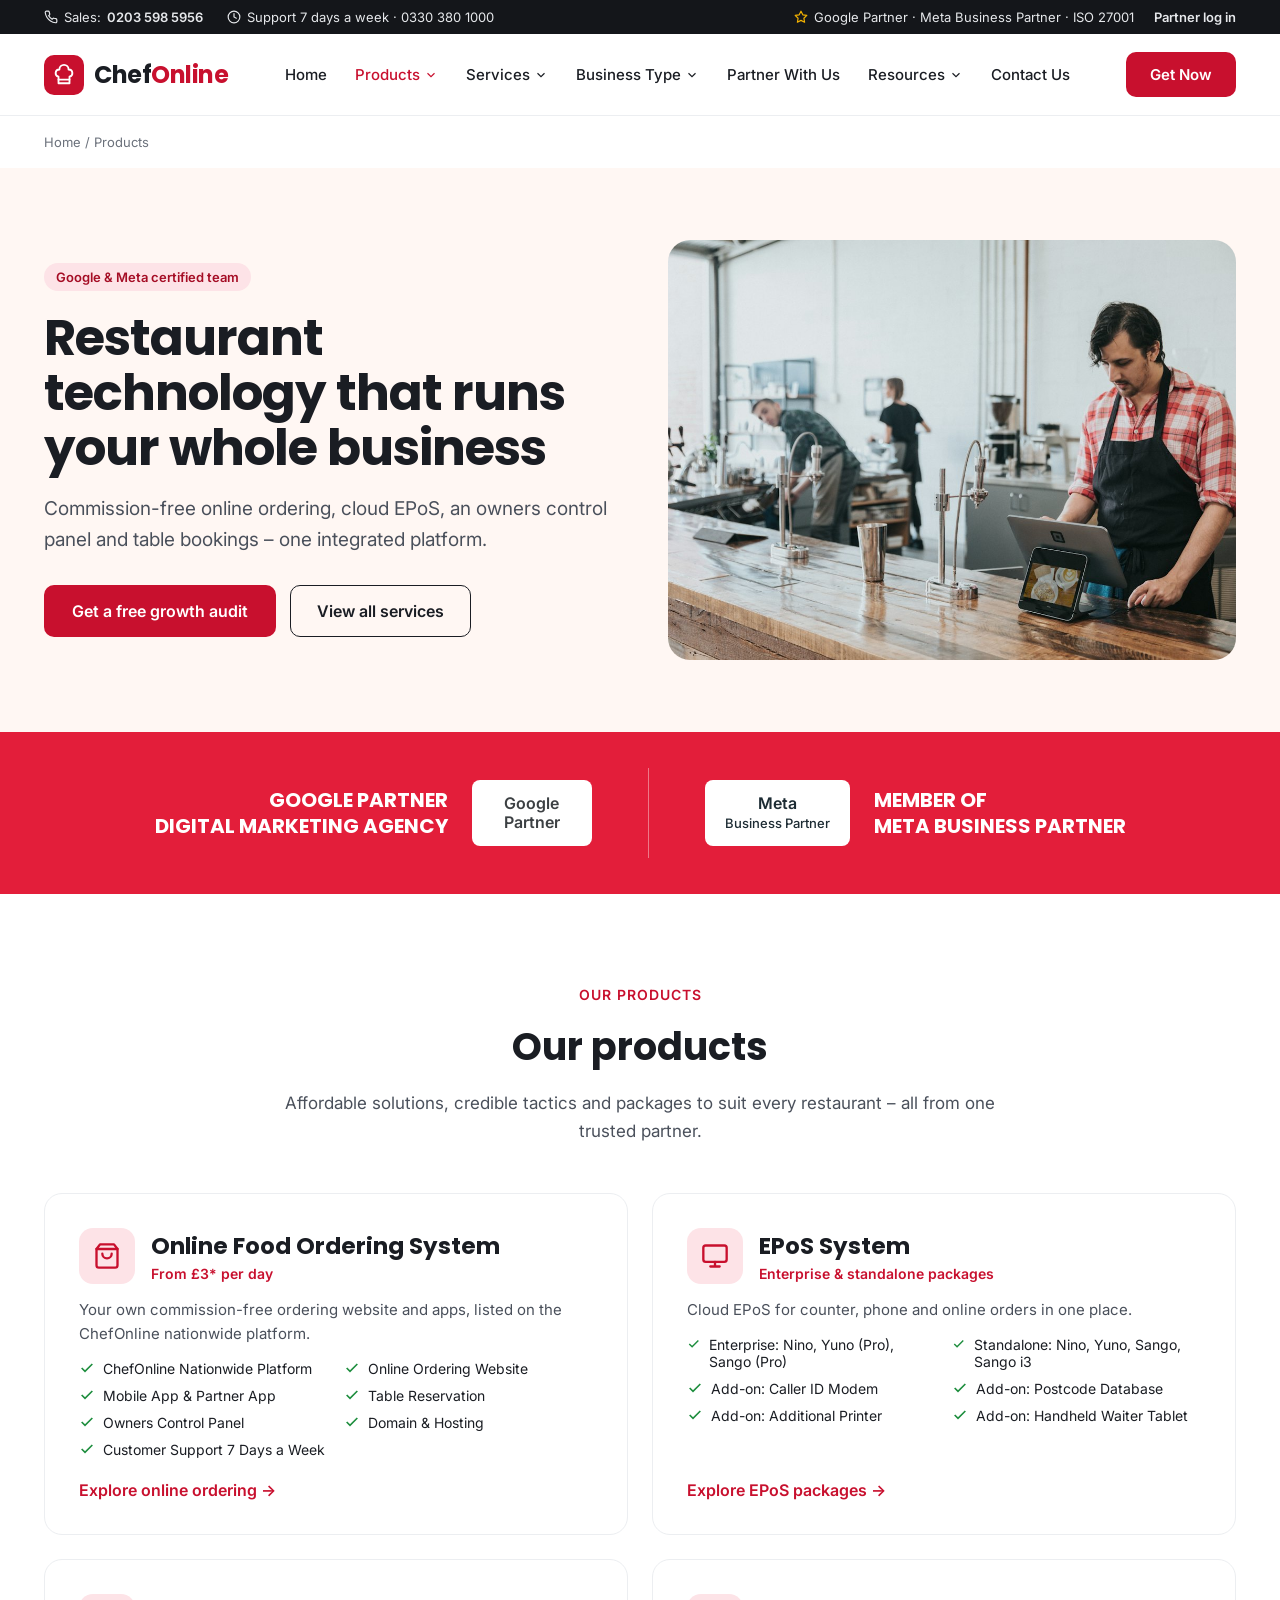
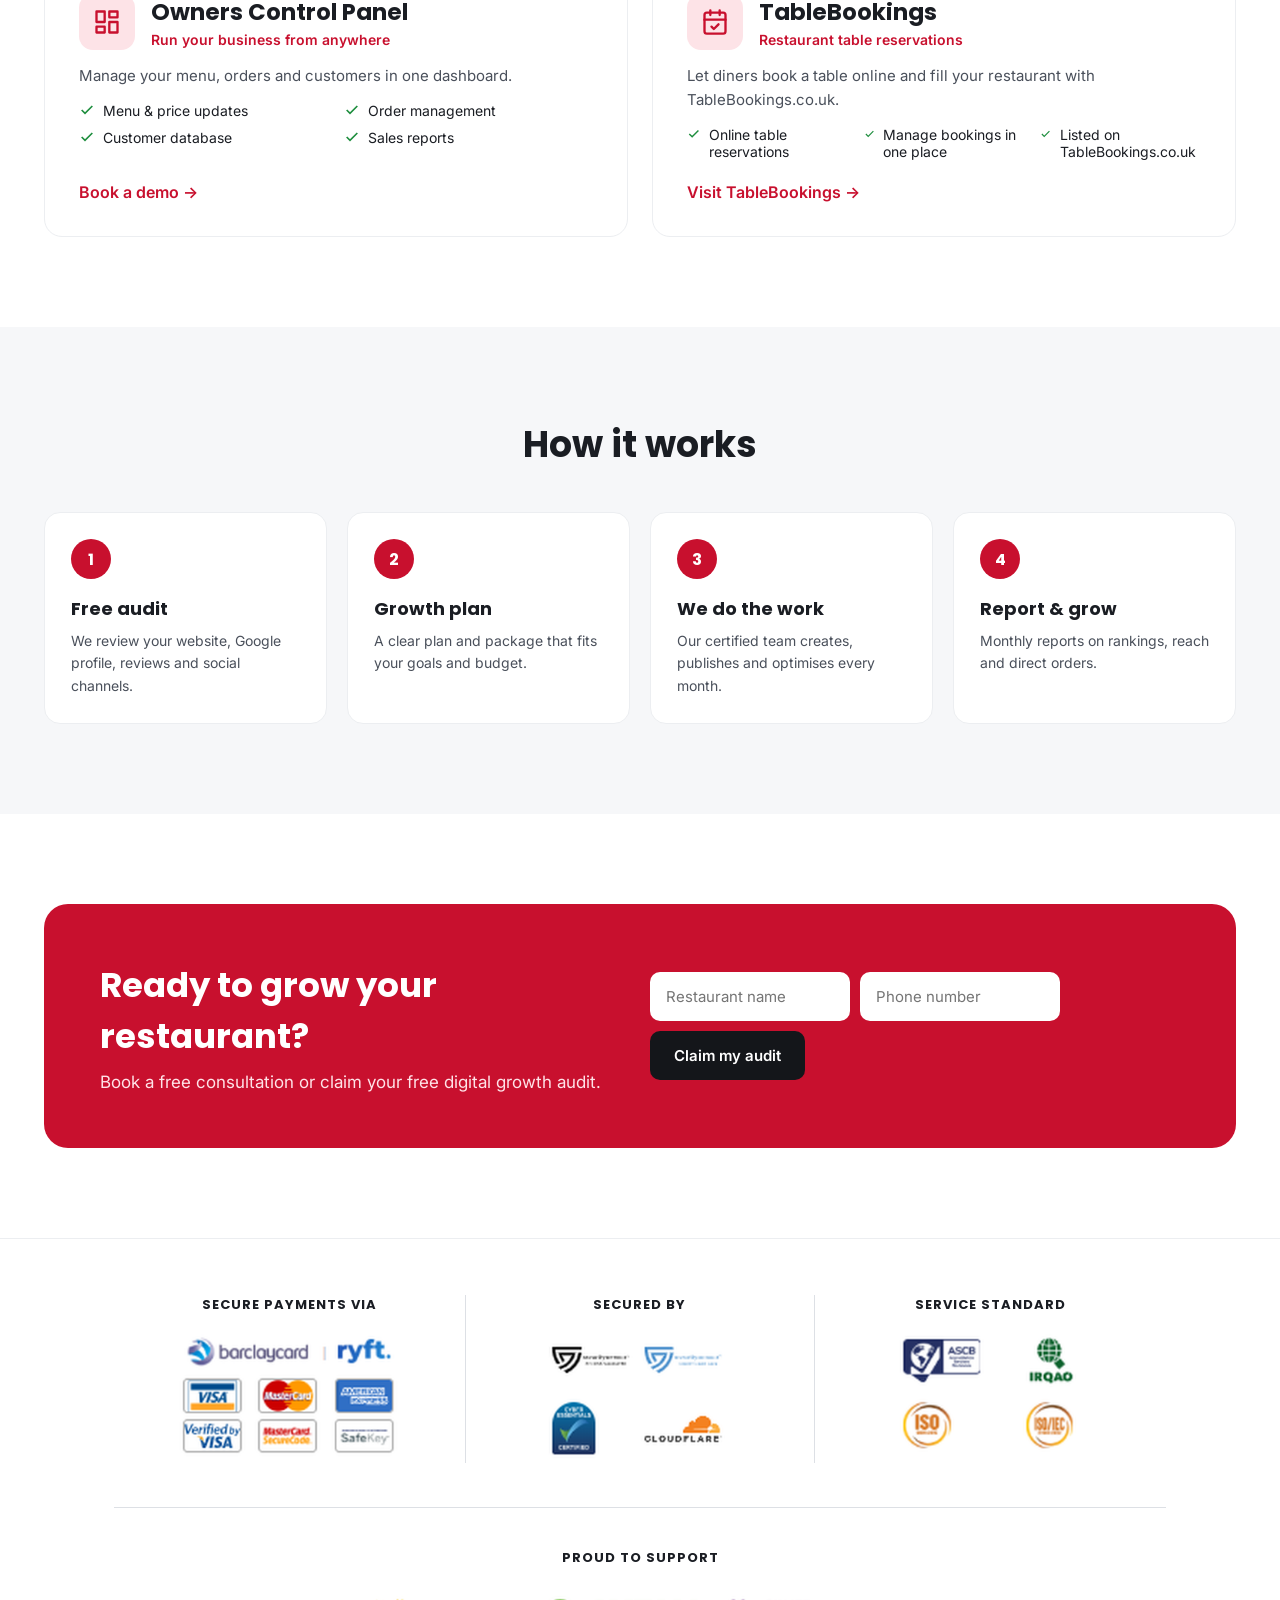
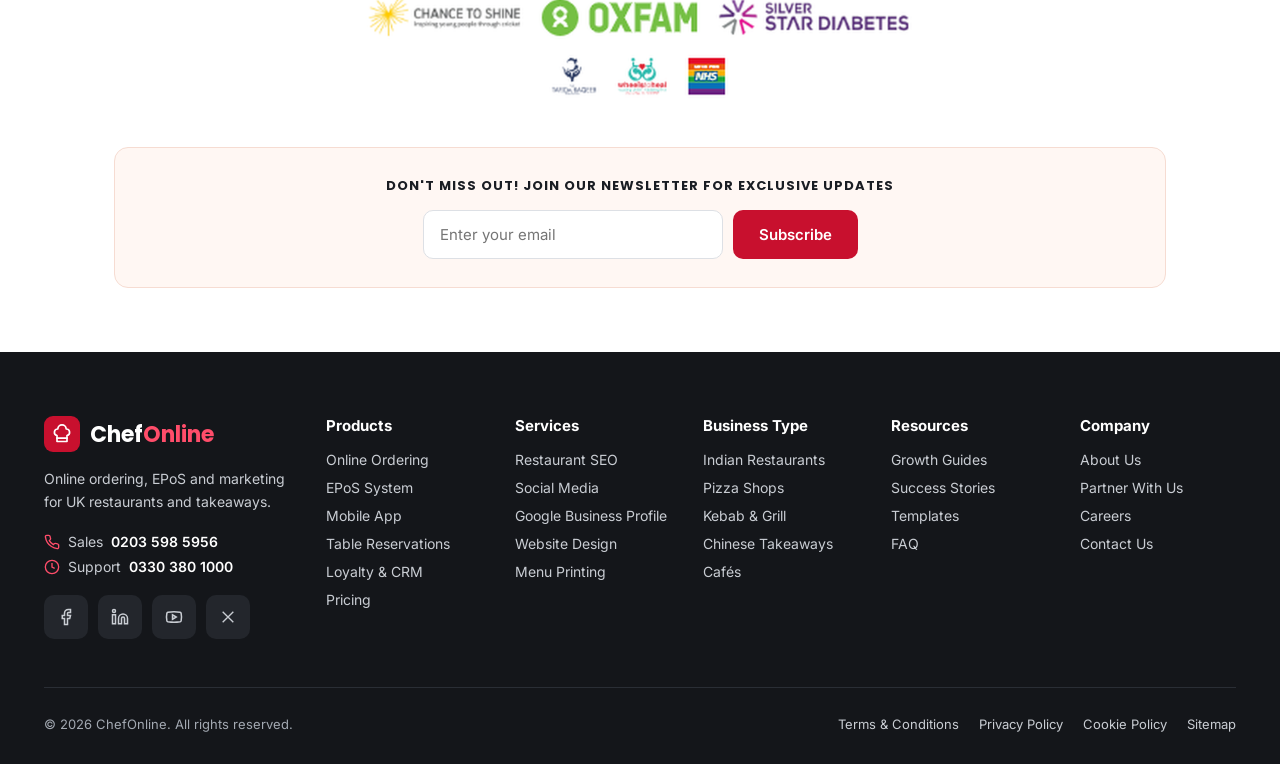
==== commit 8a76d0b2: "Remove calculator, compare and news links from website Co-Authored-By: Claude Opus 5.5 <noreply@anth" ====
--- a/website/products/index.html
+++ b/website/products/index.html
@@ -38,7 +38,7 @@
         <div class="dd" style="padding: 26px 0; margin: -26px 0; position: relative"><a href="../services/" style="display: flex; gap: 4px; align-items: center;">Services<svg aria-hidden="true" width="14" height="14" viewBox="0 0 24 24" fill="none" stroke="currentColor" stroke-width="2"><path d="m6 9 6 6 6-6"/></svg></a><div class="mm" style="position: absolute; left: -24px; top: 100%; width: 560px; background: #fff; border: 1px solid #E6E8EB; border-radius: 8px; box-shadow: 0 16px 36px rgba(20,22,26,.14); z-index: 20; padding: 22px 0 18px"><p style="margin: 0 32px 14px; font-size: 16px; font-weight: 500; color: #1A1D23"><a href="../services/">Services</a></p><div style="display: grid; grid-template-columns: 1fr 1fr; gap: 0 30px; margin: 0 12px; border-top: 1px solid #ECEEF1; padding: 12px 20px 0"><div><a href="../services/#digital-marketing" style="display: block; padding: 7px 0; font-size: 15px; font-weight: 400; color: #1A1D23">Digital Marketing</a><a href="../services/#web-app-design" style="display: block; padding: 7px 0; font-size: 15px; font-weight: 400; color: #1A1D23">Website &amp; App Design</a></div><div><a href="../services/#print-media" style="display: block; padding: 7px 0; font-size: 15px; font-weight: 400; color: #1A1D23">Print Media</a><a href="../services/#print-media" style="display: block; padding: 7px 0; font-size: 15px; font-weight: 400; color: #1A1D23">Menus, Leaflets &amp; Business Cards</a></div></div></div></div>
         <div class="dd" style="padding: 26px 0; margin: -26px 0"><a href="#business-types" style="display: flex; gap: 4px; align-items: center">Business Type<svg aria-hidden="true" width="14" height="14" viewBox="0 0 24 24" fill="none" stroke="currentColor" stroke-width="2"><path d="m6 9 6 6 6-6"/></svg></a><div class="mm" style="position: absolute; left: 0; right: 0; top: 100%; background: #fff; border-top: 1px solid #ECEEF1; box-shadow: 0 24px 48px rgba(20,22,26,.12); z-index: 20"><div style="max-width: 1240px; margin: 0 auto; padding: 28px 24px 32px; display: grid; grid-template-columns: 1fr 1fr 1fr; gap: 28px"><div><p style="font-size: 12px; font-weight: 700; letter-spacing: 1px; color: #6B717B; margin: 0 0 8px 10px; text-transform: uppercase">Cuisine</p><div style="display: flex; flex-direction: column; gap: 2px"><a href="#" style="display: flex; gap: 12px; align-items: flex-start; padding: 10px; border-radius: 10px"><span style="width: 40px; height: 40px; flex: none; border-radius: 10px; background: #FDE3E7; display: flex; align-items: center; justify-content: center"><svg aria-hidden="true" width="20" height="20" viewBox="0 0 24 24" fill="none" stroke="#C8102E" stroke-width="2" stroke-linecap="round" stroke-linejoin="round"><path d="M12 21a9 9 0 0 0 9-9H3a9 9 0 0 0 9 9zM7 21h10M19.5 12 22 6M16.3 6.8c.7.4 1.7.7 2.7.4M8.6 3.9c.8.4 1.8.8 2.9.4"/></svg></span><span><span style="display: block; font-weight: 600; font-size: 15px; color: #1A1D23">Indian & Curry House</span><span style="display: block; font-size: 13px; color: #5B616B; margin-top: 2px; font-weight: 400">Set meals, spice levels, caller ID</span></span></a><a href="#" style="display: flex; gap: 12px; align-items: flex-start; padding: 10px; border-radius: 10px"><span style="width: 40px; height: 40px; flex: none; border-radius: 10px; background: #FDE3E7; display: flex; align-items: center; justify-content: center"><svg aria-hidden="true" width="20" height="20" viewBox="0 0 24 24" fill="none" stroke="#C8102E" stroke-width="2" stroke-linecap="round" stroke-linejoin="round"><path d="M15 11h.01M11 15h.01M16 16h.01M2 16l20 6-6-20A20 20 0 0 0 2 16"/><path d="M5.7 7.1A20 20 0 0 1 17 18.3"/></svg></span><span><span style="display: block; font-weight: 600; font-size: 15px; color: #1A1D23">Pizza Shops</span><span style="display: block; font-size: 13px; color: #5B616B; margin-top: 2px; font-weight: 400">Half-and-half, sizes and meal deals</span></span></a><a href="#" style="display: flex; gap: 12px; align-items: flex-start; padding: 10px; border-radius: 10px"><span style="width: 40px; height: 40px; flex: none; border-radius: 10px; background: #FDE3E7; display: flex; align-items: center; justify-content: center"><svg aria-hidden="true" width="20" height="20" viewBox="0 0 24 24" fill="none" stroke="#C8102E" stroke-width="2" stroke-linecap="round" stroke-linejoin="round"><path d="M8.5 14.5A2.5 2.5 0 0 0 11 12c0-1.4-.5-2-1-3-1.1-2.1-.2-4 2-6 .5 2.5 2 4.9 4 6.5 2 1.6 3 3.5 3 5.5a7 7 0 1 1-14 0c0-1.2.4-2.3 1-3.3.3 1.6 1.5 2.8 2.5 2.8z"/></svg></span><span><span style="display: block; font-weight: 600; font-size: 15px; color: #1A1D23">Kebab & Grill</span><span style="display: block; font-size: 13px; color: #5B616B; margin-top: 2px; font-weight: 400">Fast late-night order handling</span></span></a><a href="#" style="display: flex; gap: 12px; align-items: flex-start; padding: 10px; border-radius: 10px"><span style="width: 40px; height: 40px; flex: none; border-radius: 10px; background: #FDE3E7; display: flex; align-items: center; justify-content: center"><svg aria-hidden="true" width="20" height="20" viewBox="0 0 24 24" fill="none" stroke="#C8102E" stroke-width="2" stroke-linecap="round" stroke-linejoin="round"><path d="M12 21a9 9 0 0 0 9-9H3a9 9 0 0 0 9 9zM7 21h10M19.5 12 22 6M16.3 6.8c.7.4 1.7.7 2.7.4M8.6 3.9c.8.4 1.8.8 2.9.4"/></svg></span><span><span style="display: block; font-weight: 600; font-size: 15px; color: #1A1D23">Chinese Takeaways</span><span style="display: block; font-size: 13px; color: #5B616B; margin-top: 2px; font-weight: 400">Large menus made simple</span></span></a></div></div><div><p style="font-size: 12px; font-weight: 700; letter-spacing: 1px; color: #6B717B; margin: 0 0 8px 10px; text-transform: uppercase">Venue</p><div style="display: flex; flex-direction: column; gap: 2px"><a href="#" style="display: flex; gap: 12px; align-items: flex-start; padding: 10px; border-radius: 10px"><span style="width: 40px; height: 40px; flex: none; border-radius: 10px; background: #FDE3E7; display: flex; align-items: center; justify-content: center"><svg aria-hidden="true" width="20" height="20" viewBox="0 0 24 24" fill="none" stroke="#C8102E" stroke-width="2" stroke-linecap="round" stroke-linejoin="round"><path d="M6.5 12c.9-4.5 4.8-8 10.5-8 0 3.3-2.5 6.5-2.5 8s2.5 4.7 2.5 8c-5.7 0-9.6-3.5-10.5-8zM2 9l4.5 3L2 15"/></svg></span><span><span style="display: block; font-weight: 600; font-size: 15px; color: #1A1D23">Fish & Chips</span><span style="display: block; font-size: 13px; color: #5B616B; margin-top: 2px; font-weight: 400">Busy counter and phone orders</span></span></a><a href="#" style="display: flex; gap: 12px; align-items: flex-start; padding: 10px; border-radius: 10px"><span style="width: 40px; height: 40px; flex: none; border-radius: 10px; background: #FDE3E7; display: flex; align-items: center; justify-content: center"><svg aria-hidden="true" width="20" height="20" viewBox="0 0 24 24" fill="none" stroke="#C8102E" stroke-width="2" stroke-linecap="round" stroke-linejoin="round"><path d="M17 8h1a4 4 0 1 1 0 8h-1M3 8h14v9a4 4 0 0 1-4 4H7a4 4 0 0 1-4-4z"/><path d="M6 2v2M10 2v2M14 2v2"/></svg></span><span><span style="display: block; font-weight: 600; font-size: 15px; color: #1A1D23">Cafés & Coffee Shops</span><span style="display: block; font-size: 13px; color: #5B616B; margin-top: 2px; font-weight: 400">Quick-serve and QR ordering</span></span></a><a href="#" style="display: flex; gap: 12px; align-items: flex-start; padding: 10px; border-radius: 10px"><span style="width: 40px; height: 40px; flex: none; border-radius: 10px; background: #FDE3E7; display: flex; align-items: center; justify-content: center"><svg aria-hidden="true" width="20" height="20" viewBox="0 0 24 24" fill="none" stroke="#C8102E" stroke-width="2" stroke-linecap="round" stroke-linejoin="round"><path d="m2 7 4-5h12l4 5M4 7v13a2 2 0 0 0 2 2h12a2 2 0 0 0 2-2V7M2 7h20M9 22v-6h6v6"/></svg></span><span><span style="display: block; font-weight: 600; font-size: 15px; color: #1A1D23">Dark Kitchens</span><span style="display: block; font-size: 13px; color: #5B616B; margin-top: 2px; font-weight: 400">Multi-brand, delivery-first</span></span></a><a href="#" style="display: flex; gap: 12px; align-items: flex-start; padding: 10px; border-radius: 10px"><span style="width: 40px; height: 40px; flex: none; border-radius: 10px; background: #FDE3E7; display: flex; align-items: center; justify-content: center"><svg aria-hidden="true" width="20" height="20" viewBox="0 0 24 24" fill="none" stroke="#C8102E" stroke-width="2" stroke-linecap="round" stroke-linejoin="round"><rect x="4" y="2" width="16" height="20" rx="2"/><path d="M9 22v-4h6v4M8 6h.01M16 6h.01M12 6h.01M12 10h.01M12 14h.01M16 10h.01M16 14h.01M8 10h.01M8 14h.01"/></svg></span><span><span style="display: block; font-weight: 600; font-size: 15px; color: #1A1D23">Multi-site Groups</span><span style="display: block; font-size: 13px; color: #5B616B; margin-top: 2px; font-weight: 400">Central menus and reporting</span></span></a></div></div><div style="background: #FFF7F3; border-radius: 14px; overflow: hidden; display: flex; flex-direction: column"><img src="../images/curry.jpg" alt="" style="width: 100%; height: 140px; object-fit: cover"><div style="padding: 18px"><p style="font-family: Poppins, sans-serif; font-weight: 600; font-size: 17px; margin: 0 0 6px; color: #1A1D23">Built for UK takeaways</p><p style="font-size: 13px; color: #4A505B; margin: 0 0 12px; line-height: 1.5; font-weight: 400">See how restaurants like yours grow direct orders.</p><a href="#" style="color: #C8102E; font-weight: 600; font-size: 14px">View success stories →</a></div></div></div></div></div>
         <a href="#partner">Partner With Us</a>
-        <div class="dd" style="padding: 26px 0; margin: -26px 0"><a href="#resources" style="display: flex; gap: 4px; align-items: center">Resources<svg aria-hidden="true" width="14" height="14" viewBox="0 0 24 24" fill="none" stroke="currentColor" stroke-width="2"><path d="m6 9 6 6 6-6"/></svg></a><div class="mm" style="position: absolute; left: 0; right: 0; top: 100%; background: #fff; border-top: 1px solid #ECEEF1; box-shadow: 0 24px 48px rgba(20,22,26,.12); z-index: 20"><div style="max-width: 1240px; margin: 0 auto; padding: 28px 24px 32px; display: grid; grid-template-columns: 1fr 1fr 1fr 1.1fr; gap: 28px"><div><p style="font-size: 12px; font-weight: 700; letter-spacing: 1px; color: #6B717B; margin: 0 0 8px 10px; text-transform: uppercase">Learn</p><div style="display: flex; flex-direction: column; gap: 2px"><a href="#" style="display: flex; gap: 12px; align-items: flex-start; padding: 10px; border-radius: 10px"><span style="width: 40px; height: 40px; flex: none; border-radius: 10px; background: #FDE3E7; display: flex; align-items: center; justify-content: center"><svg aria-hidden="true" width="20" height="20" viewBox="0 0 24 24" fill="none" stroke="#C8102E" stroke-width="2" stroke-linecap="round" stroke-linejoin="round"><path d="M2 3h6a4 4 0 0 1 4 4v14a3 3 0 0 0-3-3H2zM22 3h-6a4 4 0 0 0-4 4v14a3 3 0 0 1 3-3h7z"/></svg></span><span><span style="display: block; font-weight: 600; font-size: 15px; color: #1A1D23">Growth Guides</span><span style="display: block; font-size: 13px; color: #5B616B; margin-top: 2px; font-weight: 400">Tips to win more direct orders</span></span></a><a href="#" style="display: flex; gap: 12px; align-items: flex-start; padding: 10px; border-radius: 10px"><span style="width: 40px; height: 40px; flex: none; border-radius: 10px; background: #FDE3E7; display: flex; align-items: center; justify-content: center"><svg aria-hidden="true" width="20" height="20" viewBox="0 0 24 24" fill="none" stroke="#C8102E" stroke-width="2" stroke-linecap="round" stroke-linejoin="round"><path d="M6 9H4.5a2.5 2.5 0 0 1 0-5H6M18 9h1.5a2.5 2.5 0 0 0 0-5H18M4 22h16M10 14.7V17c0 .6-.5 1-1 1.2C7.9 18.8 7 20.2 7 22M14 14.7V17c0 .6.5 1 1 1.2 1.1.6 2 2 2 3.8M18 2H6v7a6 6 0 0 0 12 0z"/></svg></span><span><span style="display: block; font-weight: 600; font-size: 15px; color: #1A1D23">Success Stories</span><span style="display: block; font-size: 13px; color: #5B616B; margin-top: 2px; font-weight: 400">Real results from UK restaurants</span></span></a><a href="#" style="display: flex; gap: 12px; align-items: flex-start; padding: 10px; border-radius: 10px"><span style="width: 40px; height: 40px; flex: none; border-radius: 10px; background: #FDE3E7; display: flex; align-items: center; justify-content: center"><svg aria-hidden="true" width="20" height="20" viewBox="0 0 24 24" fill="none" stroke="#C8102E" stroke-width="2" stroke-linecap="round" stroke-linejoin="round"><path d="m22 8-6 4 6 4V8z"/><rect x="2" y="6" width="14" height="12" rx="2"/></svg></span><span><span style="display: block; font-weight: 600; font-size: 15px; color: #1A1D23">Videos & Webinars</span><span style="display: block; font-size: 13px; color: #5B616B; margin-top: 2px; font-weight: 400">Watch demos and walkthroughs</span></span></a></div></div><div><p style="font-size: 12px; font-weight: 700; letter-spacing: 1px; color: #6B717B; margin: 0 0 8px 10px; text-transform: uppercase">Tools</p><div style="display: flex; flex-direction: column; gap: 2px"><a href="#" style="display: flex; gap: 12px; align-items: flex-start; padding: 10px; border-radius: 10px"><span style="width: 40px; height: 40px; flex: none; border-radius: 10px; background: #FDE3E7; display: flex; align-items: center; justify-content: center"><svg aria-hidden="true" width="20" height="20" viewBox="0 0 24 24" fill="none" stroke="#C8102E" stroke-width="2" stroke-linecap="round" stroke-linejoin="round"><rect x="4" y="2" width="16" height="20" rx="2"/><path d="M8 6h8M8 14h.01M12 14h.01M16 14h.01M8 18h.01M12 18h.01M16 18h.01"/></svg></span><span><span style="display: block; font-weight: 600; font-size: 15px; color: #1A1D23">Commission Calculator</span><span style="display: block; font-size: 13px; color: #5B616B; margin-top: 2px; font-weight: 400">See what marketplaces really cost you</span></span></a><a href="#" style="display: flex; gap: 12px; align-items: flex-start; padding: 10px; border-radius: 10px"><span style="width: 40px; height: 40px; flex: none; border-radius: 10px; background: #FDE3E7; display: flex; align-items: center; justify-content: center"><svg aria-hidden="true" width="20" height="20" viewBox="0 0 24 24" fill="none" stroke="#C8102E" stroke-width="2" stroke-linecap="round" stroke-linejoin="round"><path d="M14 2H6a2 2 0 0 0-2 2v16a2 2 0 0 0 2 2h12a2 2 0 0 0 2-2V8z"/><path d="M14 2v6h6"/></svg></span><span><span style="display: block; font-weight: 600; font-size: 15px; color: #1A1D23">Templates & Downloads</span><span style="display: block; font-size: 13px; color: #5B616B; margin-top: 2px; font-weight: 400">Menu and social media templates</span></span></a><a href="#" style="display: flex; gap: 12px; align-items: flex-start; padding: 10px; border-radius: 10px"><span style="width: 40px; height: 40px; flex: none; border-radius: 10px; background: #FDE3E7; display: flex; align-items: center; justify-content: center"><svg aria-hidden="true" width="20" height="20" viewBox="0 0 24 24" fill="none" stroke="#C8102E" stroke-width="2" stroke-linecap="round" stroke-linejoin="round"><path d="m16 16 3-8 3 8c-.9.7-1.9 1-3 1s-2.1-.3-3-1zM2 16l3-8 3 8c-.9.7-1.9 1-3 1s-2.1-.3-3-1zM7 21h10M12 3v18M3 7h2c2 0 5-1 7-2 2 1 5 2 7 2h2"/></svg></span><span><span style="display: block; font-weight: 600; font-size: 15px; color: #1A1D23">Compare ChefOnline</span><span style="display: block; font-size: 13px; color: #5B616B; margin-top: 2px; font-weight: 400">vs Just Eat, Uber Eats, Deliveroo</span></span></a></div></div><div><p style="font-size: 12px; font-weight: 700; letter-spacing: 1px; color: #6B717B; margin: 0 0 8px 10px; text-transform: uppercase">Support</p><div style="display: flex; flex-direction: column; gap: 2px"><a href="#" style="display: flex; gap: 12px; align-items: flex-start; padding: 10px; border-radius: 10px"><span style="width: 40px; height: 40px; flex: none; border-radius: 10px; background: #FDE3E7; display: flex; align-items: center; justify-content: center"><svg aria-hidden="true" width="20" height="20" viewBox="0 0 24 24" fill="none" stroke="#C8102E" stroke-width="2" stroke-linecap="round" stroke-linejoin="round"><circle cx="12" cy="12" r="10"/><path d="M9.1 9a3 3 0 0 1 5.8 1c0 2-3 3-3 3M12 17h.01"/></svg></span><span><span style="display: block; font-weight: 600; font-size: 15px; color: #1A1D23">FAQ & Help Centre</span><span style="display: block; font-size: 13px; color: #5B616B; margin-top: 2px; font-weight: 400">Answers to common questions</span></span></a><a href="#" style="display: flex; gap: 12px; align-items: flex-start; padding: 10px; border-radius: 10px"><span style="width: 40px; height: 40px; flex: none; border-radius: 10px; background: #FDE3E7; display: flex; align-items: center; justify-content: center"><svg aria-hidden="true" width="20" height="20" viewBox="0 0 24 24" fill="none" stroke="#C8102E" stroke-width="2" stroke-linecap="round" stroke-linejoin="round"><path d="m3 11 18-5v12L3 14v-3z"/><path d="M11.6 16.8a3 3 0 1 1-5.8-1.6"/></svg></span><span><span style="display: block; font-weight: 600; font-size: 15px; color: #1A1D23">News & Press</span><span style="display: block; font-size: 13px; color: #5B616B; margin-top: 2px; font-weight: 400">Latest from ChefOnline</span></span></a></div></div><div style="background: #FFF7F3; border-radius: 14px; overflow: hidden; display: flex; flex-direction: column"><img src="../images/food.jpg" alt="" style="width: 100%; height: 140px; object-fit: cover"><div style="padding: 18px"><p style="font-family: Poppins, sans-serif; font-weight: 600; font-size: 17px; margin: 0 0 6px; color: #1A1D23">How much is commission costing you?</p><p style="font-size: 13px; color: #4A505B; margin: 0 0 12px; line-height: 1.5; font-weight: 400">Use our free calculator in under a minute.</p><a href="#" style="color: #C8102E; font-weight: 600; font-size: 14px">Try the calculator →</a></div></div></div></div></div>
+        <div class="dd" style="padding: 26px 0; margin: -26px 0"><a href="#resources" style="display: flex; gap: 4px; align-items: center">Resources<svg aria-hidden="true" width="14" height="14" viewBox="0 0 24 24" fill="none" stroke="currentColor" stroke-width="2"><path d="m6 9 6 6 6-6"/></svg></a><div class="mm" style="position: absolute; left: 0; right: 0; top: 100%; background: #fff; border-top: 1px solid #ECEEF1; box-shadow: 0 24px 48px rgba(20,22,26,.12); z-index: 20"><div style="max-width: 1240px; margin: 0 auto; padding: 28px 24px 32px; display: grid; grid-template-columns: 1fr 1fr 1fr 1.1fr; gap: 28px"><div><p style="font-size: 12px; font-weight: 700; letter-spacing: 1px; color: #6B717B; margin: 0 0 8px 10px; text-transform: uppercase">Learn</p><div style="display: flex; flex-direction: column; gap: 2px"><a href="#" style="display: flex; gap: 12px; align-items: flex-start; padding: 10px; border-radius: 10px"><span style="width: 40px; height: 40px; flex: none; border-radius: 10px; background: #FDE3E7; display: flex; align-items: center; justify-content: center"><svg aria-hidden="true" width="20" height="20" viewBox="0 0 24 24" fill="none" stroke="#C8102E" stroke-width="2" stroke-linecap="round" stroke-linejoin="round"><path d="M2 3h6a4 4 0 0 1 4 4v14a3 3 0 0 0-3-3H2zM22 3h-6a4 4 0 0 0-4 4v14a3 3 0 0 1 3-3h7z"/></svg></span><span><span style="display: block; font-weight: 600; font-size: 15px; color: #1A1D23">Growth Guides</span><span style="display: block; font-size: 13px; color: #5B616B; margin-top: 2px; font-weight: 400">Tips to win more direct orders</span></span></a><a href="#" style="display: flex; gap: 12px; align-items: flex-start; padding: 10px; border-radius: 10px"><span style="width: 40px; height: 40px; flex: none; border-radius: 10px; background: #FDE3E7; display: flex; align-items: center; justify-content: center"><svg aria-hidden="true" width="20" height="20" viewBox="0 0 24 24" fill="none" stroke="#C8102E" stroke-width="2" stroke-linecap="round" stroke-linejoin="round"><path d="M6 9H4.5a2.5 2.5 0 0 1 0-5H6M18 9h1.5a2.5 2.5 0 0 0 0-5H18M4 22h16M10 14.7V17c0 .6-.5 1-1 1.2C7.9 18.8 7 20.2 7 22M14 14.7V17c0 .6.5 1 1 1.2 1.1.6 2 2 2 3.8M18 2H6v7a6 6 0 0 0 12 0z"/></svg></span><span><span style="display: block; font-weight: 600; font-size: 15px; color: #1A1D23">Success Stories</span><span style="display: block; font-size: 13px; color: #5B616B; margin-top: 2px; font-weight: 400">Real results from UK restaurants</span></span></a><a href="#" style="display: flex; gap: 12px; align-items: flex-start; padding: 10px; border-radius: 10px"><span style="width: 40px; height: 40px; flex: none; border-radius: 10px; background: #FDE3E7; display: flex; align-items: center; justify-content: center"><svg aria-hidden="true" width="20" height="20" viewBox="0 0 24 24" fill="none" stroke="#C8102E" stroke-width="2" stroke-linecap="round" stroke-linejoin="round"><path d="m22 8-6 4 6 4V8z"/><rect x="2" y="6" width="14" height="12" rx="2"/></svg></span><span><span style="display: block; font-weight: 600; font-size: 15px; color: #1A1D23">Videos & Webinars</span><span style="display: block; font-size: 13px; color: #5B616B; margin-top: 2px; font-weight: 400">Watch demos and walkthroughs</span></span></a></div></div><div><p style="font-size: 12px; font-weight: 700; letter-spacing: 1px; color: #6B717B; margin: 0 0 8px 10px; text-transform: uppercase">Tools</p><div style="display: flex; flex-direction: column; gap: 2px"><a href="#" style="display: flex; gap: 12px; align-items: flex-start; padding: 10px; border-radius: 10px"><span style="width: 40px; height: 40px; flex: none; border-radius: 10px; background: #FDE3E7; display: flex; align-items: center; justify-content: center"><svg aria-hidden="true" width="20" height="20" viewBox="0 0 24 24" fill="none" stroke="#C8102E" stroke-width="2" stroke-linecap="round" stroke-linejoin="round"><path d="M14 2H6a2 2 0 0 0-2 2v16a2 2 0 0 0 2 2h12a2 2 0 0 0 2-2V8z"/><path d="M14 2v6h6"/></svg></span><span><span style="display: block; font-weight: 600; font-size: 15px; color: #1A1D23">Templates & Downloads</span><span style="display: block; font-size: 13px; color: #5B616B; margin-top: 2px; font-weight: 400">Menu and social media templates</span></span></a></div></div><div><p style="font-size: 12px; font-weight: 700; letter-spacing: 1px; color: #6B717B; margin: 0 0 8px 10px; text-transform: uppercase">Support</p><div style="display: flex; flex-direction: column; gap: 2px"><a href="#" style="display: flex; gap: 12px; align-items: flex-start; padding: 10px; border-radius: 10px"><span style="width: 40px; height: 40px; flex: none; border-radius: 10px; background: #FDE3E7; display: flex; align-items: center; justify-content: center"><svg aria-hidden="true" width="20" height="20" viewBox="0 0 24 24" fill="none" stroke="#C8102E" stroke-width="2" stroke-linecap="round" stroke-linejoin="round"><circle cx="12" cy="12" r="10"/><path d="M9.1 9a3 3 0 0 1 5.8 1c0 2-3 3-3 3M12 17h.01"/></svg></span><span><span style="display: block; font-weight: 600; font-size: 15px; color: #1A1D23">FAQ & Help Centre</span><span style="display: block; font-size: 13px; color: #5B616B; margin-top: 2px; font-weight: 400">Answers to common questions</span></span></a></div></div><div style="background: #FFF7F3; border-radius: 14px; overflow: hidden; display: flex; flex-direction: column"><img src="../images/food.jpg" alt="" style="width: 100%; height: 140px; object-fit: cover"><div style="padding: 18px"><p style="font-family: Poppins, sans-serif; font-weight: 600; font-size: 17px; margin: 0 0 6px; color: #1A1D23">Real results from UK restaurants</p><p style="font-size: 13px; color: #4A505B; margin: 0 0 12px; line-height: 1.5; font-weight: 400">See how restaurants like yours grow direct orders.</p><a href="#" style="color: #C8102E; font-weight: 600; font-size: 14px">View success stories →</a></div></div></div></div></div>
         <a href="#contact">Contact Us</a>
       </nav>
       <a href="#get-started" style="background: #C8102E; color: #fff; font-weight: 600; font-size: 15px; padding: 13px 24px; border-radius: 10px; white-space: nowrap; min-height: 44px; box-sizing: border-box; display: flex; align-items: center">Get Now</a>
@@ -197,11 +197,11 @@
       </div>
       <div>
         <h3 style="color: #fff; font-size: 15px; margin: 0 0 16px">Resources</h3>
-        <div style="display: flex; flex-direction: column; gap: 11px"><a href="#">Growth Guides</a><a href="#">Success Stories</a><a href="#">Commission Calculator</a><a href="#">Templates</a><a href="#">FAQ</a></div>
+        <div style="display: flex; flex-direction: column; gap: 11px"><a href="#">Growth Guides</a><a href="#">Success Stories</a><a href="#">Templates</a><a href="#">FAQ</a></div>
       </div>
       <div>
         <h3 style="color: #fff; font-size: 15px; margin: 0 0 16px">Company</h3>
-        <div style="display: flex; flex-direction: column; gap: 11px"><a href="#">About Us</a><a href="#">Partner With Us</a><a href="#">Careers</a><a href="#">News</a><a href="#">Contact Us</a></div>
+        <div style="display: flex; flex-direction: column; gap: 11px"><a href="#">About Us</a><a href="#">Partner With Us</a><a href="#">Careers</a><a href="#">Contact Us</a></div>
       </div>
     </div>
     <div style="display: flex; justify-content: space-between; gap: 16px; flex-wrap: wrap; margin-top: 48px; padding-top: 28px; border-top: 1px solid #2A2E35; font-size: 13px; color: #A3A9B2">
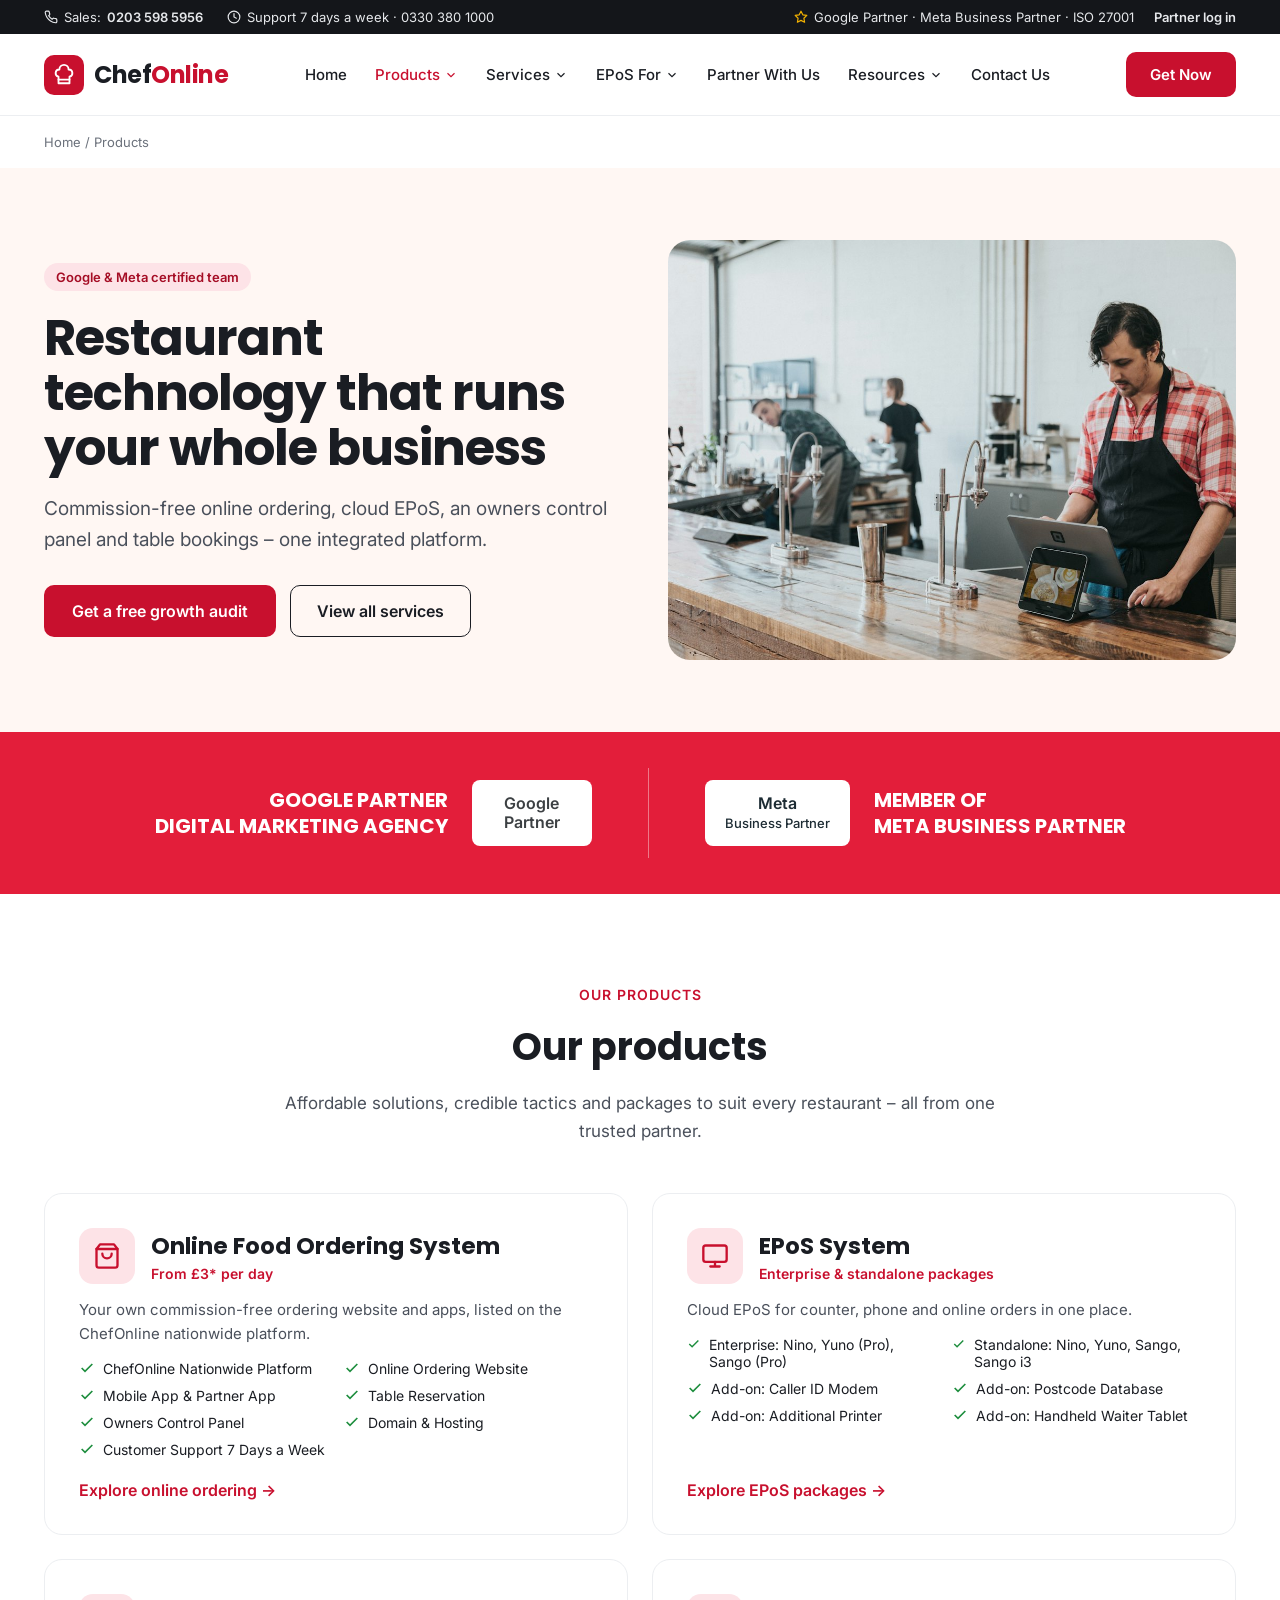
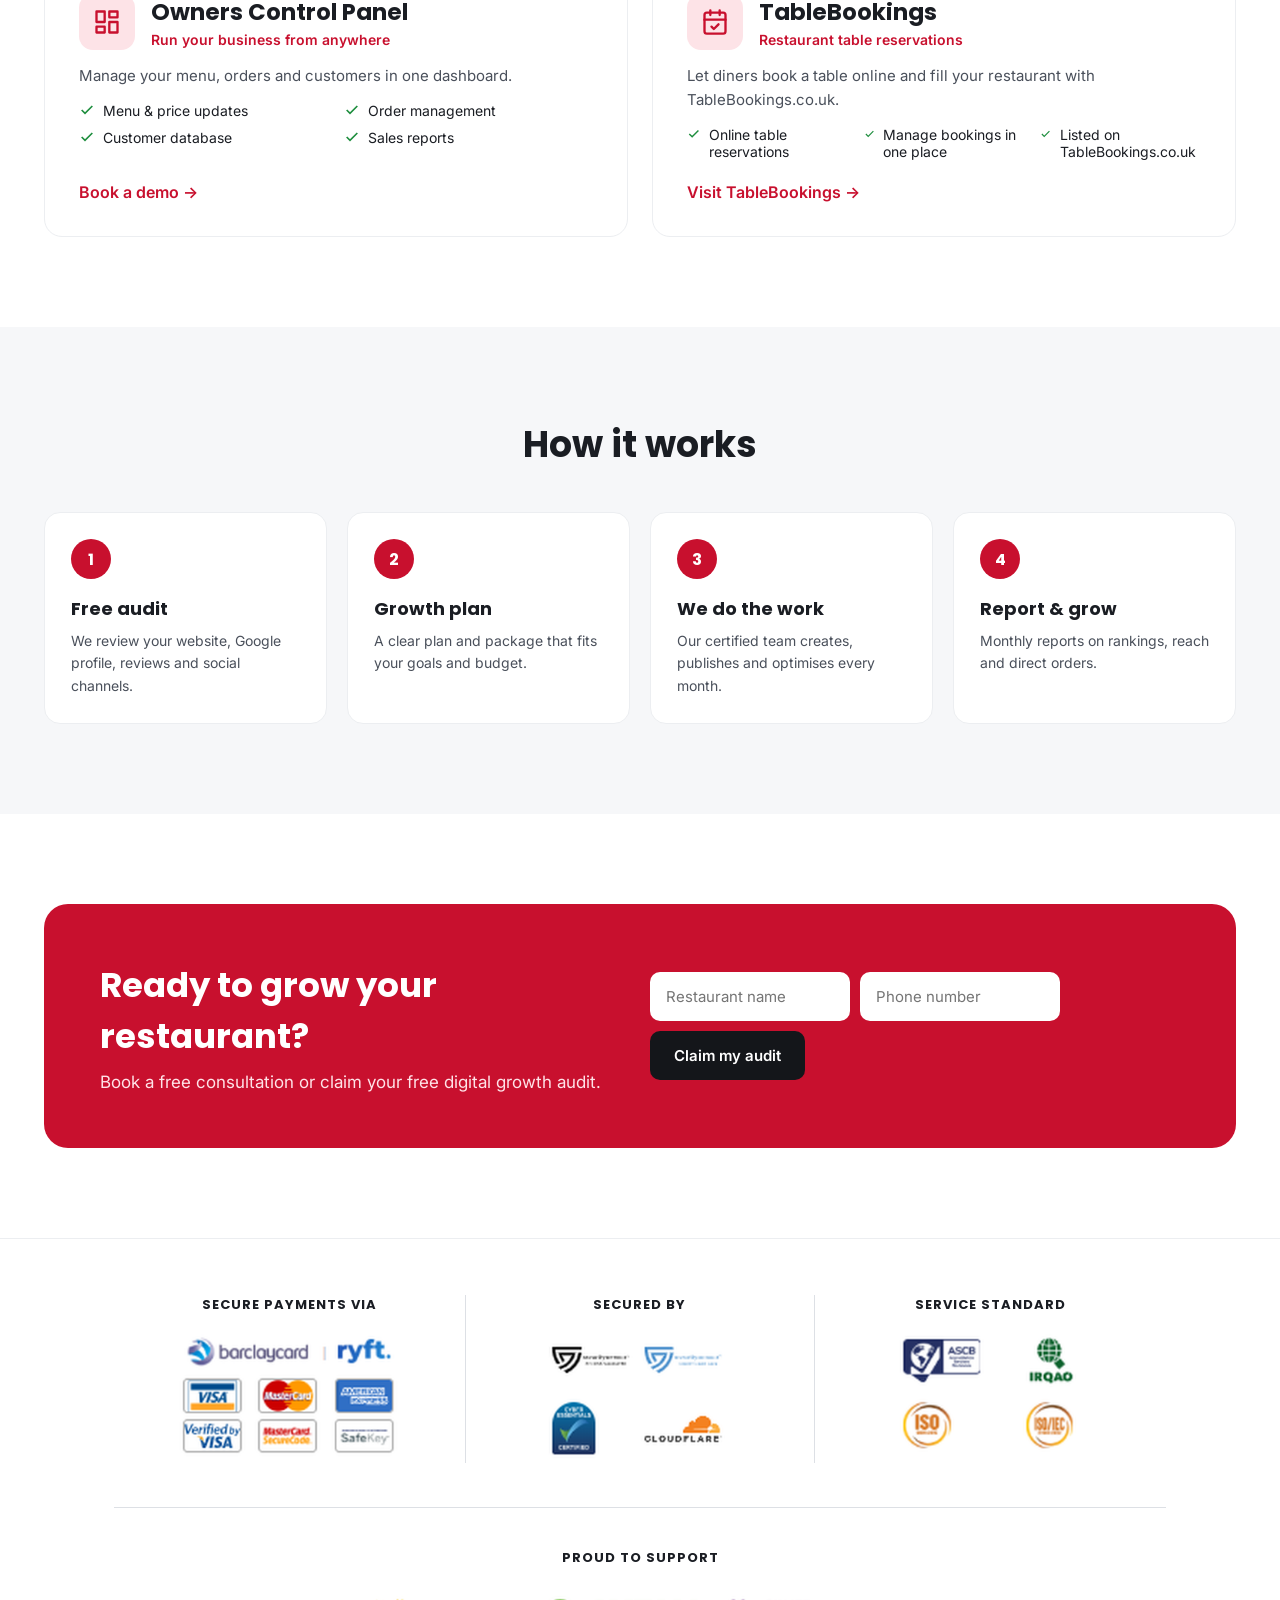
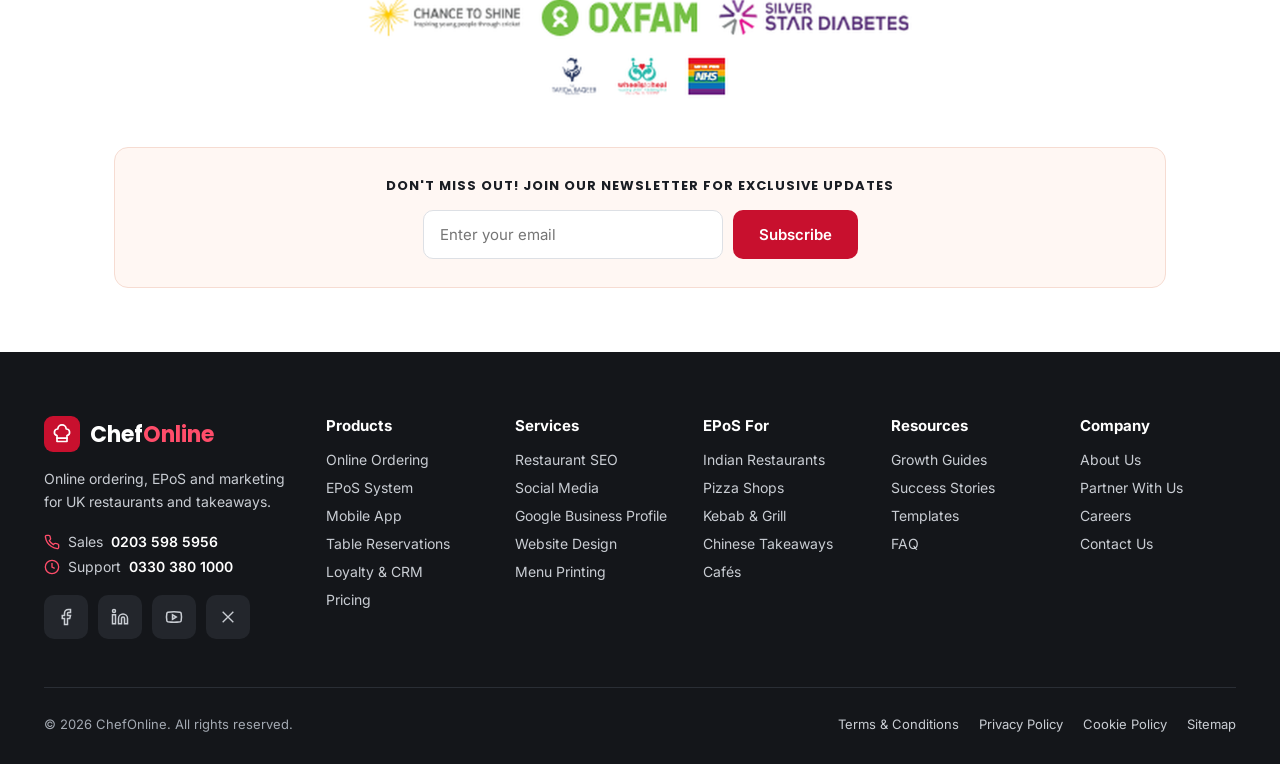
==== commit 88369e46: "Rename Business Type menu to EPoS For Co-Authored-By: Claude Opus 5.5 <noreply@anthropic.com> Claude" ====
--- a/website/products/index.html
+++ b/website/products/index.html
@@ -8,8 +8,16 @@
 <link rel="canonical" href="https://www.chefonline.com/products/">
 <link rel="preconnect" href="https://fonts.googleapis.com">
 <link href="https://fonts.googleapis.com/css2?family=Poppins:wght@500;600;700&amp;family=Inter:wght@400;500;600&amp;display=swap" rel="stylesheet">
+<meta property="og:type" content="website">
+<meta property="og:site_name" content="ChefOnline">
+<meta property="og:title" content="Restaurant Online Ordering System &amp; EPoS UK | ChefOnline Products">
+<meta property="og:description" content="Commission-free online food ordering system from £3 per day, cloud EPoS packages, owners control panel and table bookings for UK restaurants and takeaways.">
+<meta property="og:url" content="https://www.chefonline.com/products/">
+<meta property="og:image" content="https://www.chefonline.com/images/epos-hero.jpg">
+<meta name="twitter:card" content="summary_large_image">
 <link rel="stylesheet" href="../css/style.css">
 <script type="application/ld+json">{"@context":"https://schema.org","@type":"Organization","name":"ChefOnline","url":"https://www.chefonline.com/","contactPoint":[{"@type":"ContactPoint","telephone":"+44-203-598-5956","contactType":"sales","areaServed":"GB"},{"@type":"ContactPoint","telephone":"+44-330-380-1000","contactType":"customer support","areaServed":"GB"}],"sameAs":["https://www.facebook.com/ChefOnlinePartners/","https://x.com/ChefOnlineUK","https://www.linkedin.com/company/chef-online","https://www.youtube.com/channel/UC8rNSm4umip2dGbmlR7ph6g"]}</script>
+<script type="application/ld+json" data-schema="page">[{"@context": "https://schema.org", "@type": "BreadcrumbList", "itemListElement": [{"@type": "ListItem", "position": 1, "name": "Home", "item": "https://www.chefonline.com/"}, {"@type": "ListItem", "position": 2, "name": "Products", "item": "https://www.chefonline.com/products/"}]}, {"@context": "https://schema.org", "@type": "SoftwareApplication", "name": "ChefOnline Online Food Ordering System", "applicationCategory": "BusinessApplication", "operatingSystem": "Web, iOS, Android", "offers": {"@type": "Offer", "price": "3.00", "priceCurrency": "GBP", "description": "From £3 per day"}, "provider": {"@type": "Organization", "name": "ChefOnline"}}]</script>
 </head>
 <body>
 <div style="font-family: Inter, sans-serif; color: #1A1D23; width: 100%">
@@ -36,14 +44,17 @@
         <a href="../">Home</a>
         <div class="dd" style="padding: 26px 0; margin: -26px 0; position: relative"><a href="../products/" aria-current="page" style="display: flex; gap: 4px; align-items: center; color: #C8102E">Products<svg aria-hidden="true" width="14" height="14" viewBox="0 0 24 24" fill="none" stroke="currentColor" stroke-width="2"><path d="m6 9 6 6 6-6"/></svg></a><div class="mm" style="position: absolute; left: -24px; top: 100%; width: 560px; background: #fff; border: 1px solid #E6E8EB; border-radius: 8px; box-shadow: 0 16px 36px rgba(20,22,26,.14); z-index: 20; padding: 22px 0 18px"><p style="margin: 0 32px 14px; font-size: 16px; font-weight: 500; color: #1A1D23"><a href="../products/">Products</a></p><div style="display: grid; grid-template-columns: 1fr 1fr; gap: 0 30px; margin: 0 12px; border-top: 1px solid #ECEEF1; padding: 12px 20px 0"><div><a href="../products/#online-ordering-system" style="display: block; padding: 7px 0; font-size: 15px; font-weight: 400; color: #1A1D23">Online Food Ordering System</a><a href="../products/#mobile-app" style="display: block; padding: 7px 0; font-size: 15px; font-weight: 400; color: #1A1D23">Mobile &amp; Partner App</a><a href="../products/#control-panel" style="display: block; padding: 7px 0; font-size: 15px; font-weight: 400; color: #1A1D23">Owners Control Panel</a></div><div><a href="../products/#epos-system" style="display: block; padding: 7px 0; font-size: 15px; font-weight: 400; color: #1A1D23">EPoS System</a><a href="../products/#table-bookings" style="display: block; padding: 7px 0; font-size: 15px; font-weight: 400; color: #1A1D23">TableBookings</a></div></div></div></div>
         <div class="dd" style="padding: 26px 0; margin: -26px 0; position: relative"><a href="../services/" style="display: flex; gap: 4px; align-items: center;">Services<svg aria-hidden="true" width="14" height="14" viewBox="0 0 24 24" fill="none" stroke="currentColor" stroke-width="2"><path d="m6 9 6 6 6-6"/></svg></a><div class="mm" style="position: absolute; left: -24px; top: 100%; width: 560px; background: #fff; border: 1px solid #E6E8EB; border-radius: 8px; box-shadow: 0 16px 36px rgba(20,22,26,.14); z-index: 20; padding: 22px 0 18px"><p style="margin: 0 32px 14px; font-size: 16px; font-weight: 500; color: #1A1D23"><a href="../services/">Services</a></p><div style="display: grid; grid-template-columns: 1fr 1fr; gap: 0 30px; margin: 0 12px; border-top: 1px solid #ECEEF1; padding: 12px 20px 0"><div><a href="../services/#digital-marketing" style="display: block; padding: 7px 0; font-size: 15px; font-weight: 400; color: #1A1D23">Digital Marketing</a><a href="../services/#web-app-design" style="display: block; padding: 7px 0; font-size: 15px; font-weight: 400; color: #1A1D23">Website &amp; App Design</a></div><div><a href="../services/#print-media" style="display: block; padding: 7px 0; font-size: 15px; font-weight: 400; color: #1A1D23">Print Media</a><a href="../services/#print-media" style="display: block; padding: 7px 0; font-size: 15px; font-weight: 400; color: #1A1D23">Menus, Leaflets &amp; Business Cards</a></div></div></div></div>
-        <div class="dd" style="padding: 26px 0; margin: -26px 0"><a href="#business-types" style="display: flex; gap: 4px; align-items: center">Business Type<svg aria-hidden="true" width="14" height="14" viewBox="0 0 24 24" fill="none" stroke="currentColor" stroke-width="2"><path d="m6 9 6 6 6-6"/></svg></a><div class="mm" style="position: absolute; left: 0; right: 0; top: 100%; background: #fff; border-top: 1px solid #ECEEF1; box-shadow: 0 24px 48px rgba(20,22,26,.12); z-index: 20"><div style="max-width: 1240px; margin: 0 auto; padding: 28px 24px 32px; display: grid; grid-template-columns: 1fr 1fr 1fr; gap: 28px"><div><p style="font-size: 12px; font-weight: 700; letter-spacing: 1px; color: #6B717B; margin: 0 0 8px 10px; text-transform: uppercase">Cuisine</p><div style="display: flex; flex-direction: column; gap: 2px"><a href="#" style="display: flex; gap: 12px; align-items: flex-start; padding: 10px; border-radius: 10px"><span style="width: 40px; height: 40px; flex: none; border-radius: 10px; background: #FDE3E7; display: flex; align-items: center; justify-content: center"><svg aria-hidden="true" width="20" height="20" viewBox="0 0 24 24" fill="none" stroke="#C8102E" stroke-width="2" stroke-linecap="round" stroke-linejoin="round"><path d="M12 21a9 9 0 0 0 9-9H3a9 9 0 0 0 9 9zM7 21h10M19.5 12 22 6M16.3 6.8c.7.4 1.7.7 2.7.4M8.6 3.9c.8.4 1.8.8 2.9.4"/></svg></span><span><span style="display: block; font-weight: 600; font-size: 15px; color: #1A1D23">Indian & Curry House</span><span style="display: block; font-size: 13px; color: #5B616B; margin-top: 2px; font-weight: 400">Set meals, spice levels, caller ID</span></span></a><a href="#" style="display: flex; gap: 12px; align-items: flex-start; padding: 10px; border-radius: 10px"><span style="width: 40px; height: 40px; flex: none; border-radius: 10px; background: #FDE3E7; display: flex; align-items: center; justify-content: center"><svg aria-hidden="true" width="20" height="20" viewBox="0 0 24 24" fill="none" stroke="#C8102E" stroke-width="2" stroke-linecap="round" stroke-linejoin="round"><path d="M15 11h.01M11 15h.01M16 16h.01M2 16l20 6-6-20A20 20 0 0 0 2 16"/><path d="M5.7 7.1A20 20 0 0 1 17 18.3"/></svg></span><span><span style="display: block; font-weight: 600; font-size: 15px; color: #1A1D23">Pizza Shops</span><span style="display: block; font-size: 13px; color: #5B616B; margin-top: 2px; font-weight: 400">Half-and-half, sizes and meal deals</span></span></a><a href="#" style="display: flex; gap: 12px; align-items: flex-start; padding: 10px; border-radius: 10px"><span style="width: 40px; height: 40px; flex: none; border-radius: 10px; background: #FDE3E7; display: flex; align-items: center; justify-content: center"><svg aria-hidden="true" width="20" height="20" viewBox="0 0 24 24" fill="none" stroke="#C8102E" stroke-width="2" stroke-linecap="round" stroke-linejoin="round"><path d="M8.5 14.5A2.5 2.5 0 0 0 11 12c0-1.4-.5-2-1-3-1.1-2.1-.2-4 2-6 .5 2.5 2 4.9 4 6.5 2 1.6 3 3.5 3 5.5a7 7 0 1 1-14 0c0-1.2.4-2.3 1-3.3.3 1.6 1.5 2.8 2.5 2.8z"/></svg></span><span><span style="display: block; font-weight: 600; font-size: 15px; color: #1A1D23">Kebab & Grill</span><span style="display: block; font-size: 13px; color: #5B616B; margin-top: 2px; font-weight: 400">Fast late-night order handling</span></span></a><a href="#" style="display: flex; gap: 12px; align-items: flex-start; padding: 10px; border-radius: 10px"><span style="width: 40px; height: 40px; flex: none; border-radius: 10px; background: #FDE3E7; display: flex; align-items: center; justify-content: center"><svg aria-hidden="true" width="20" height="20" viewBox="0 0 24 24" fill="none" stroke="#C8102E" stroke-width="2" stroke-linecap="round" stroke-linejoin="round"><path d="M12 21a9 9 0 0 0 9-9H3a9 9 0 0 0 9 9zM7 21h10M19.5 12 22 6M16.3 6.8c.7.4 1.7.7 2.7.4M8.6 3.9c.8.4 1.8.8 2.9.4"/></svg></span><span><span style="display: block; font-weight: 600; font-size: 15px; color: #1A1D23">Chinese Takeaways</span><span style="display: block; font-size: 13px; color: #5B616B; margin-top: 2px; font-weight: 400">Large menus made simple</span></span></a></div></div><div><p style="font-size: 12px; font-weight: 700; letter-spacing: 1px; color: #6B717B; margin: 0 0 8px 10px; text-transform: uppercase">Venue</p><div style="display: flex; flex-direction: column; gap: 2px"><a href="#" style="display: flex; gap: 12px; align-items: flex-start; padding: 10px; border-radius: 10px"><span style="width: 40px; height: 40px; flex: none; border-radius: 10px; background: #FDE3E7; display: flex; align-items: center; justify-content: center"><svg aria-hidden="true" width="20" height="20" viewBox="0 0 24 24" fill="none" stroke="#C8102E" stroke-width="2" stroke-linecap="round" stroke-linejoin="round"><path d="M6.5 12c.9-4.5 4.8-8 10.5-8 0 3.3-2.5 6.5-2.5 8s2.5 4.7 2.5 8c-5.7 0-9.6-3.5-10.5-8zM2 9l4.5 3L2 15"/></svg></span><span><span style="display: block; font-weight: 600; font-size: 15px; color: #1A1D23">Fish & Chips</span><span style="display: block; font-size: 13px; color: #5B616B; margin-top: 2px; font-weight: 400">Busy counter and phone orders</span></span></a><a href="#" style="display: flex; gap: 12px; align-items: flex-start; padding: 10px; border-radius: 10px"><span style="width: 40px; height: 40px; flex: none; border-radius: 10px; background: #FDE3E7; display: flex; align-items: center; justify-content: center"><svg aria-hidden="true" width="20" height="20" viewBox="0 0 24 24" fill="none" stroke="#C8102E" stroke-width="2" stroke-linecap="round" stroke-linejoin="round"><path d="M17 8h1a4 4 0 1 1 0 8h-1M3 8h14v9a4 4 0 0 1-4 4H7a4 4 0 0 1-4-4z"/><path d="M6 2v2M10 2v2M14 2v2"/></svg></span><span><span style="display: block; font-weight: 600; font-size: 15px; color: #1A1D23">Cafés & Coffee Shops</span><span style="display: block; font-size: 13px; color: #5B616B; margin-top: 2px; font-weight: 400">Quick-serve and QR ordering</span></span></a><a href="#" style="display: flex; gap: 12px; align-items: flex-start; padding: 10px; border-radius: 10px"><span style="width: 40px; height: 40px; flex: none; border-radius: 10px; background: #FDE3E7; display: flex; align-items: center; justify-content: center"><svg aria-hidden="true" width="20" height="20" viewBox="0 0 24 24" fill="none" stroke="#C8102E" stroke-width="2" stroke-linecap="round" stroke-linejoin="round"><path d="m2 7 4-5h12l4 5M4 7v13a2 2 0 0 0 2 2h12a2 2 0 0 0 2-2V7M2 7h20M9 22v-6h6v6"/></svg></span><span><span style="display: block; font-weight: 600; font-size: 15px; color: #1A1D23">Dark Kitchens</span><span style="display: block; font-size: 13px; color: #5B616B; margin-top: 2px; font-weight: 400">Multi-brand, delivery-first</span></span></a><a href="#" style="display: flex; gap: 12px; align-items: flex-start; padding: 10px; border-radius: 10px"><span style="width: 40px; height: 40px; flex: none; border-radius: 10px; background: #FDE3E7; display: flex; align-items: center; justify-content: center"><svg aria-hidden="true" width="20" height="20" viewBox="0 0 24 24" fill="none" stroke="#C8102E" stroke-width="2" stroke-linecap="round" stroke-linejoin="round"><rect x="4" y="2" width="16" height="20" rx="2"/><path d="M9 22v-4h6v4M8 6h.01M16 6h.01M12 6h.01M12 10h.01M12 14h.01M16 10h.01M16 14h.01M8 10h.01M8 14h.01"/></svg></span><span><span style="display: block; font-weight: 600; font-size: 15px; color: #1A1D23">Multi-site Groups</span><span style="display: block; font-size: 13px; color: #5B616B; margin-top: 2px; font-weight: 400">Central menus and reporting</span></span></a></div></div><div style="background: #FFF7F3; border-radius: 14px; overflow: hidden; display: flex; flex-direction: column"><img src="../images/curry.jpg" alt="" style="width: 100%; height: 140px; object-fit: cover"><div style="padding: 18px"><p style="font-family: Poppins, sans-serif; font-weight: 600; font-size: 17px; margin: 0 0 6px; color: #1A1D23">Built for UK takeaways</p><p style="font-size: 13px; color: #4A505B; margin: 0 0 12px; line-height: 1.5; font-weight: 400">See how restaurants like yours grow direct orders.</p><a href="#" style="color: #C8102E; font-weight: 600; font-size: 14px">View success stories →</a></div></div></div></div></div>
+        <div class="dd" style="padding: 26px 0; margin: -26px 0"><a href="#business-types" style="display: flex; gap: 4px; align-items: center">EPoS For<svg aria-hidden="true" width="14" height="14" viewBox="0 0 24 24" fill="none" stroke="currentColor" stroke-width="2"><path d="m6 9 6 6 6-6"/></svg></a><div class="mm" style="position: absolute; left: 0; right: 0; top: 100%; background: #fff; border-top: 1px solid #ECEEF1; box-shadow: 0 24px 48px rgba(20,22,26,.12); z-index: 20"><div style="max-width: 1240px; margin: 0 auto; padding: 28px 24px 32px; display: grid; grid-template-columns: 1fr 1fr 1fr; gap: 28px"><div><p style="font-size: 12px; font-weight: 700; letter-spacing: 1px; color: #6B717B; margin: 0 0 8px 10px; text-transform: uppercase">Cuisine</p><div style="display: flex; flex-direction: column; gap: 2px"><a href="#" style="display: flex; gap: 12px; align-items: flex-start; padding: 10px; border-radius: 10px"><span style="width: 40px; height: 40px; flex: none; border-radius: 10px; background: #FDE3E7; display: flex; align-items: center; justify-content: center"><svg aria-hidden="true" width="20" height="20" viewBox="0 0 24 24" fill="none" stroke="#C8102E" stroke-width="2" stroke-linecap="round" stroke-linejoin="round"><path d="M12 21a9 9 0 0 0 9-9H3a9 9 0 0 0 9 9zM7 21h10M19.5 12 22 6M16.3 6.8c.7.4 1.7.7 2.7.4M8.6 3.9c.8.4 1.8.8 2.9.4"/></svg></span><span><span style="display: block; font-weight: 600; font-size: 15px; color: #1A1D23">Indian & Curry House</span><span style="display: block; font-size: 13px; color: #5B616B; margin-top: 2px; font-weight: 400">Set meals, spice levels, caller ID</span></span></a><a href="#" style="display: flex; gap: 12px; align-items: flex-start; padding: 10px; border-radius: 10px"><span style="width: 40px; height: 40px; flex: none; border-radius: 10px; background: #FDE3E7; display: flex; align-items: center; justify-content: center"><svg aria-hidden="true" width="20" height="20" viewBox="0 0 24 24" fill="none" stroke="#C8102E" stroke-width="2" stroke-linecap="round" stroke-linejoin="round"><path d="M15 11h.01M11 15h.01M16 16h.01M2 16l20 6-6-20A20 20 0 0 0 2 16"/><path d="M5.7 7.1A20 20 0 0 1 17 18.3"/></svg></span><span><span style="display: block; font-weight: 600; font-size: 15px; color: #1A1D23">Pizza Shops</span><span style="display: block; font-size: 13px; color: #5B616B; margin-top: 2px; font-weight: 400">Half-and-half, sizes and meal deals</span></span></a><a href="#" style="display: flex; gap: 12px; align-items: flex-start; padding: 10px; border-radius: 10px"><span style="width: 40px; height: 40px; flex: none; border-radius: 10px; background: #FDE3E7; display: flex; align-items: center; justify-content: center"><svg aria-hidden="true" width="20" height="20" viewBox="0 0 24 24" fill="none" stroke="#C8102E" stroke-width="2" stroke-linecap="round" stroke-linejoin="round"><path d="M8.5 14.5A2.5 2.5 0 0 0 11 12c0-1.4-.5-2-1-3-1.1-2.1-.2-4 2-6 .5 2.5 2 4.9 4 6.5 2 1.6 3 3.5 3 5.5a7 7 0 1 1-14 0c0-1.2.4-2.3 1-3.3.3 1.6 1.5 2.8 2.5 2.8z"/></svg></span><span><span style="display: block; font-weight: 600; font-size: 15px; color: #1A1D23">Kebab & Grill</span><span style="display: block; font-size: 13px; color: #5B616B; margin-top: 2px; font-weight: 400">Fast late-night order handling</span></span></a><a href="#" style="display: flex; gap: 12px; align-items: flex-start; padding: 10px; border-radius: 10px"><span style="width: 40px; height: 40px; flex: none; border-radius: 10px; background: #FDE3E7; display: flex; align-items: center; justify-content: center"><svg aria-hidden="true" width="20" height="20" viewBox="0 0 24 24" fill="none" stroke="#C8102E" stroke-width="2" stroke-linecap="round" stroke-linejoin="round"><path d="M12 21a9 9 0 0 0 9-9H3a9 9 0 0 0 9 9zM7 21h10M19.5 12 22 6M16.3 6.8c.7.4 1.7.7 2.7.4M8.6 3.9c.8.4 1.8.8 2.9.4"/></svg></span><span><span style="display: block; font-weight: 600; font-size: 15px; color: #1A1D23">Chinese Takeaways</span><span style="display: block; font-size: 13px; color: #5B616B; margin-top: 2px; font-weight: 400">Large menus made simple</span></span></a></div></div><div><p style="font-size: 12px; font-weight: 700; letter-spacing: 1px; color: #6B717B; margin: 0 0 8px 10px; text-transform: uppercase">Venue</p><div style="display: flex; flex-direction: column; gap: 2px"><a href="#" style="display: flex; gap: 12px; align-items: flex-start; padding: 10px; border-radius: 10px"><span style="width: 40px; height: 40px; flex: none; border-radius: 10px; background: #FDE3E7; display: flex; align-items: center; justify-content: center"><svg aria-hidden="true" width="20" height="20" viewBox="0 0 24 24" fill="none" stroke="#C8102E" stroke-width="2" stroke-linecap="round" stroke-linejoin="round"><path d="M6.5 12c.9-4.5 4.8-8 10.5-8 0 3.3-2.5 6.5-2.5 8s2.5 4.7 2.5 8c-5.7 0-9.6-3.5-10.5-8zM2 9l4.5 3L2 15"/></svg></span><span><span style="display: block; font-weight: 600; font-size: 15px; color: #1A1D23">Fish & Chips</span><span style="display: block; font-size: 13px; color: #5B616B; margin-top: 2px; font-weight: 400">Busy counter and phone orders</span></span></a><a href="#" style="display: flex; gap: 12px; align-items: flex-start; padding: 10px; border-radius: 10px"><span style="width: 40px; height: 40px; flex: none; border-radius: 10px; background: #FDE3E7; display: flex; align-items: center; justify-content: center"><svg aria-hidden="true" width="20" height="20" viewBox="0 0 24 24" fill="none" stroke="#C8102E" stroke-width="2" stroke-linecap="round" stroke-linejoin="round"><path d="M17 8h1a4 4 0 1 1 0 8h-1M3 8h14v9a4 4 0 0 1-4 4H7a4 4 0 0 1-4-4z"/><path d="M6 2v2M10 2v2M14 2v2"/></svg></span><span><span style="display: block; font-weight: 600; font-size: 15px; color: #1A1D23">Cafés & Coffee Shops</span><span style="display: block; font-size: 13px; color: #5B616B; margin-top: 2px; font-weight: 400">Quick-serve and QR ordering</span></span></a><a href="#" style="display: flex; gap: 12px; align-items: flex-start; padding: 10px; border-radius: 10px"><span style="width: 40px; height: 40px; flex: none; border-radius: 10px; background: #FDE3E7; display: flex; align-items: center; justify-content: center"><svg aria-hidden="true" width="20" height="20" viewBox="0 0 24 24" fill="none" stroke="#C8102E" stroke-width="2" stroke-linecap="round" stroke-linejoin="round"><path d="m2 7 4-5h12l4 5M4 7v13a2 2 0 0 0 2 2h12a2 2 0 0 0 2-2V7M2 7h20M9 22v-6h6v6"/></svg></span><span><span style="display: block; font-weight: 600; font-size: 15px; color: #1A1D23">Dark Kitchens</span><span style="display: block; font-size: 13px; color: #5B616B; margin-top: 2px; font-weight: 400">Multi-brand, delivery-first</span></span></a><a href="#" style="display: flex; gap: 12px; align-items: flex-start; padding: 10px; border-radius: 10px"><span style="width: 40px; height: 40px; flex: none; border-radius: 10px; background: #FDE3E7; display: flex; align-items: center; justify-content: center"><svg aria-hidden="true" width="20" height="20" viewBox="0 0 24 24" fill="none" stroke="#C8102E" stroke-width="2" stroke-linecap="round" stroke-linejoin="round"><rect x="4" y="2" width="16" height="20" rx="2"/><path d="M9 22v-4h6v4M8 6h.01M16 6h.01M12 6h.01M12 10h.01M12 14h.01M16 10h.01M16 14h.01M8 10h.01M8 14h.01"/></svg></span><span><span style="display: block; font-weight: 600; font-size: 15px; color: #1A1D23">Multi-site Groups</span><span style="display: block; font-size: 13px; color: #5B616B; margin-top: 2px; font-weight: 400">Central menus and reporting</span></span></a></div></div><div style="background: #FFF7F3; border-radius: 14px; overflow: hidden; display: flex; flex-direction: column"><img src="../images/curry.jpg" alt="" style="width: 100%; height: 140px; object-fit: cover"><div style="padding: 18px"><p style="font-family: Poppins, sans-serif; font-weight: 600; font-size: 17px; margin: 0 0 6px; color: #1A1D23">Built for UK takeaways</p><p style="font-size: 13px; color: #4A505B; margin: 0 0 12px; line-height: 1.5; font-weight: 400">See how restaurants like yours grow direct orders.</p><a href="#" style="color: #C8102E; font-weight: 600; font-size: 14px">View success stories →</a></div></div></div></div></div>
         <a href="#partner">Partner With Us</a>
         <div class="dd" style="padding: 26px 0; margin: -26px 0"><a href="#resources" style="display: flex; gap: 4px; align-items: center">Resources<svg aria-hidden="true" width="14" height="14" viewBox="0 0 24 24" fill="none" stroke="currentColor" stroke-width="2"><path d="m6 9 6 6 6-6"/></svg></a><div class="mm" style="position: absolute; left: 0; right: 0; top: 100%; background: #fff; border-top: 1px solid #ECEEF1; box-shadow: 0 24px 48px rgba(20,22,26,.12); z-index: 20"><div style="max-width: 1240px; margin: 0 auto; padding: 28px 24px 32px; display: grid; grid-template-columns: 1fr 1fr 1fr 1.1fr; gap: 28px"><div><p style="font-size: 12px; font-weight: 700; letter-spacing: 1px; color: #6B717B; margin: 0 0 8px 10px; text-transform: uppercase">Learn</p><div style="display: flex; flex-direction: column; gap: 2px"><a href="#" style="display: flex; gap: 12px; align-items: flex-start; padding: 10px; border-radius: 10px"><span style="width: 40px; height: 40px; flex: none; border-radius: 10px; background: #FDE3E7; display: flex; align-items: center; justify-content: center"><svg aria-hidden="true" width="20" height="20" viewBox="0 0 24 24" fill="none" stroke="#C8102E" stroke-width="2" stroke-linecap="round" stroke-linejoin="round"><path d="M2 3h6a4 4 0 0 1 4 4v14a3 3 0 0 0-3-3H2zM22 3h-6a4 4 0 0 0-4 4v14a3 3 0 0 1 3-3h7z"/></svg></span><span><span style="display: block; font-weight: 600; font-size: 15px; color: #1A1D23">Growth Guides</span><span style="display: block; font-size: 13px; color: #5B616B; margin-top: 2px; font-weight: 400">Tips to win more direct orders</span></span></a><a href="#" style="display: flex; gap: 12px; align-items: flex-start; padding: 10px; border-radius: 10px"><span style="width: 40px; height: 40px; flex: none; border-radius: 10px; background: #FDE3E7; display: flex; align-items: center; justify-content: center"><svg aria-hidden="true" width="20" height="20" viewBox="0 0 24 24" fill="none" stroke="#C8102E" stroke-width="2" stroke-linecap="round" stroke-linejoin="round"><path d="M6 9H4.5a2.5 2.5 0 0 1 0-5H6M18 9h1.5a2.5 2.5 0 0 0 0-5H18M4 22h16M10 14.7V17c0 .6-.5 1-1 1.2C7.9 18.8 7 20.2 7 22M14 14.7V17c0 .6.5 1 1 1.2 1.1.6 2 2 2 3.8M18 2H6v7a6 6 0 0 0 12 0z"/></svg></span><span><span style="display: block; font-weight: 600; font-size: 15px; color: #1A1D23">Success Stories</span><span style="display: block; font-size: 13px; color: #5B616B; margin-top: 2px; font-weight: 400">Real results from UK restaurants</span></span></a><a href="#" style="display: flex; gap: 12px; align-items: flex-start; padding: 10px; border-radius: 10px"><span style="width: 40px; height: 40px; flex: none; border-radius: 10px; background: #FDE3E7; display: flex; align-items: center; justify-content: center"><svg aria-hidden="true" width="20" height="20" viewBox="0 0 24 24" fill="none" stroke="#C8102E" stroke-width="2" stroke-linecap="round" stroke-linejoin="round"><path d="m22 8-6 4 6 4V8z"/><rect x="2" y="6" width="14" height="12" rx="2"/></svg></span><span><span style="display: block; font-weight: 600; font-size: 15px; color: #1A1D23">Videos & Webinars</span><span style="display: block; font-size: 13px; color: #5B616B; margin-top: 2px; font-weight: 400">Watch demos and walkthroughs</span></span></a></div></div><div><p style="font-size: 12px; font-weight: 700; letter-spacing: 1px; color: #6B717B; margin: 0 0 8px 10px; text-transform: uppercase">Tools</p><div style="display: flex; flex-direction: column; gap: 2px"><a href="#" style="display: flex; gap: 12px; align-items: flex-start; padding: 10px; border-radius: 10px"><span style="width: 40px; height: 40px; flex: none; border-radius: 10px; background: #FDE3E7; display: flex; align-items: center; justify-content: center"><svg aria-hidden="true" width="20" height="20" viewBox="0 0 24 24" fill="none" stroke="#C8102E" stroke-width="2" stroke-linecap="round" stroke-linejoin="round"><path d="M14 2H6a2 2 0 0 0-2 2v16a2 2 0 0 0 2 2h12a2 2 0 0 0 2-2V8z"/><path d="M14 2v6h6"/></svg></span><span><span style="display: block; font-weight: 600; font-size: 15px; color: #1A1D23">Templates & Downloads</span><span style="display: block; font-size: 13px; color: #5B616B; margin-top: 2px; font-weight: 400">Menu and social media templates</span></span></a></div></div><div><p style="font-size: 12px; font-weight: 700; letter-spacing: 1px; color: #6B717B; margin: 0 0 8px 10px; text-transform: uppercase">Support</p><div style="display: flex; flex-direction: column; gap: 2px"><a href="#" style="display: flex; gap: 12px; align-items: flex-start; padding: 10px; border-radius: 10px"><span style="width: 40px; height: 40px; flex: none; border-radius: 10px; background: #FDE3E7; display: flex; align-items: center; justify-content: center"><svg aria-hidden="true" width="20" height="20" viewBox="0 0 24 24" fill="none" stroke="#C8102E" stroke-width="2" stroke-linecap="round" stroke-linejoin="round"><circle cx="12" cy="12" r="10"/><path d="M9.1 9a3 3 0 0 1 5.8 1c0 2-3 3-3 3M12 17h.01"/></svg></span><span><span style="display: block; font-weight: 600; font-size: 15px; color: #1A1D23">FAQ & Help Centre</span><span style="display: block; font-size: 13px; color: #5B616B; margin-top: 2px; font-weight: 400">Answers to common questions</span></span></a></div></div><div style="background: #FFF7F3; border-radius: 14px; overflow: hidden; display: flex; flex-direction: column"><img src="../images/food.jpg" alt="" style="width: 100%; height: 140px; object-fit: cover"><div style="padding: 18px"><p style="font-family: Poppins, sans-serif; font-weight: 600; font-size: 17px; margin: 0 0 6px; color: #1A1D23">Real results from UK restaurants</p><p style="font-size: 13px; color: #4A505B; margin: 0 0 12px; line-height: 1.5; font-weight: 400">See how restaurants like yours grow direct orders.</p><a href="#" style="color: #C8102E; font-weight: 600; font-size: 14px">View success stories →</a></div></div></div></div></div>
         <a href="#contact">Contact Us</a>
       </nav>
-      <a href="#get-started" style="background: #C8102E; color: #fff; font-weight: 600; font-size: 15px; padding: 13px 24px; border-radius: 10px; white-space: nowrap; min-height: 44px; box-sizing: border-box; display: flex; align-items: center">Get Now</a>
-    </div>
-  </div>
+      <a href="../#demo" style="background: #C8102E; color: #fff; font-weight: 600; font-size: 15px; padding: 13px 24px; border-radius: 10px; white-space: nowrap; min-height: 44px; box-sizing: border-box; display: flex; align-items: center" class="hdr-cta">Get Now</a>
+      <label for="navtoggle" class="burger" aria-label="Open menu"><svg aria-hidden="true" width="22" height="22" viewBox="0 0 24 24" fill="none" stroke="currentColor" stroke-width="2"><path d="M4 6h16M4 12h16M4 18h16"/></svg></label>
+    </div>
+  </div>
+<input type="checkbox" id="navtoggle" hidden>
+  <nav class="mnav" aria-label="Mobile"><a href="../">Home</a><p>Products</p><a href="../products/">All products</a><a href="../products/#online-ordering-system">Online Food Ordering System</a><a href="../products/#epos-system">EPoS System</a><a href="../products/#table-bookings">TableBookings</a><p>Services</p><a href="../services/">All services</a><a href="../services/#digital-marketing">Digital Marketing</a><a href="../services/#print-media">Print Media</a><a href="../services/#web-app-design">Website &amp; App Design</a><p>More</p><a href="#business-types">EPoS For</a><a href="#partner">Partner With Us</a><a href="#resources">Resources</a><a href="#contact">Contact Us</a></nav>
 </header>
 <nav aria-label="Breadcrumb" style="max-width: 1240px; margin: 0 auto; padding: 18px 24px 0; font-size: 13px; color: #6B717B"><a href="../">Home</a> / <span aria-current="page">Products</span></nav>
 
@@ -192,7 +203,7 @@
         <div style="display: flex; flex-direction: column; gap: 11px"><a href="#">Restaurant SEO</a><a href="#">Social Media</a><a href="#">Google Business Profile</a><a href="#">Website Design</a><a href="#">Menu Printing</a></div>
       </div>
       <div>
-        <h3 style="color: #fff; font-size: 15px; margin: 0 0 16px">Business Type</h3>
+        <h3 style="color: #fff; font-size: 15px; margin: 0 0 16px">EPoS For</h3>
         <div style="display: flex; flex-direction: column; gap: 11px"><a href="#">Indian Restaurants</a><a href="#">Pizza Shops</a><a href="#">Kebab &amp; Grill</a><a href="#">Chinese Takeaways</a><a href="#">Cafés</a></div>
       </div>
       <div>
@@ -211,5 +222,6 @@
   </div>
 </footer>
 </div>
+<div class="mbar"><a href="tel:02035985956" style="background: #14161A; color: #fff">Call us</a><a href="../#demo" style="background: #C8102E; color: #fff">Get Now</a></div>
 </body>
 </html>
--- a/website/css/style.css
+++ b/website/css/style.css
@@ -7,3 +7,17 @@
 .mm{display:none}.dd:hover .mm,.dd:focus-within .mm{display:block}.dd:hover>a{color:#C8102E}.mm a:hover{background:#F6F7F9}
 .foot a{color:#C9CDD3}.foot a:hover{color:#fff}
 @media (max-width:900px){.z{flex-direction:column !important}.nav{display:none !important}.cols{grid-template-columns:1fr 1fr !important}.hide-m{display:none !important}}
+
+/* mobile menu */
+.burger,.mnav,.mbar{display:none}
+@media (max-width:900px){
+ .burger{display:flex;width:44px;height:44px;align-items:center;justify-content:center;border:1px solid #DDE0E5;border-radius:10px;cursor:pointer}
+ #navtoggle:checked ~ .mnav{display:block}
+ .mnav{background:#fff;border-bottom:1px solid #ECEEF1;padding:8px 24px 20px}
+ .mnav a{display:block;padding:12px 0;border-bottom:1px solid #F1F2F4;font-weight:500}
+ .mnav p{margin:14px 0 2px;font-size:12px;font-weight:700;letter-spacing:1px;color:#6B717B;text-transform:uppercase}
+ .hdr-cta{display:none !important}
+ .mbar{display:grid;grid-template-columns:1fr 1fr;position:fixed;left:0;right:0;bottom:0;z-index:50;box-shadow:0 -6px 20px rgba(20,22,26,.12)}
+ .mbar a{padding:16px;text-align:center;font-weight:600}
+ body{padding-bottom:56px}
+}
